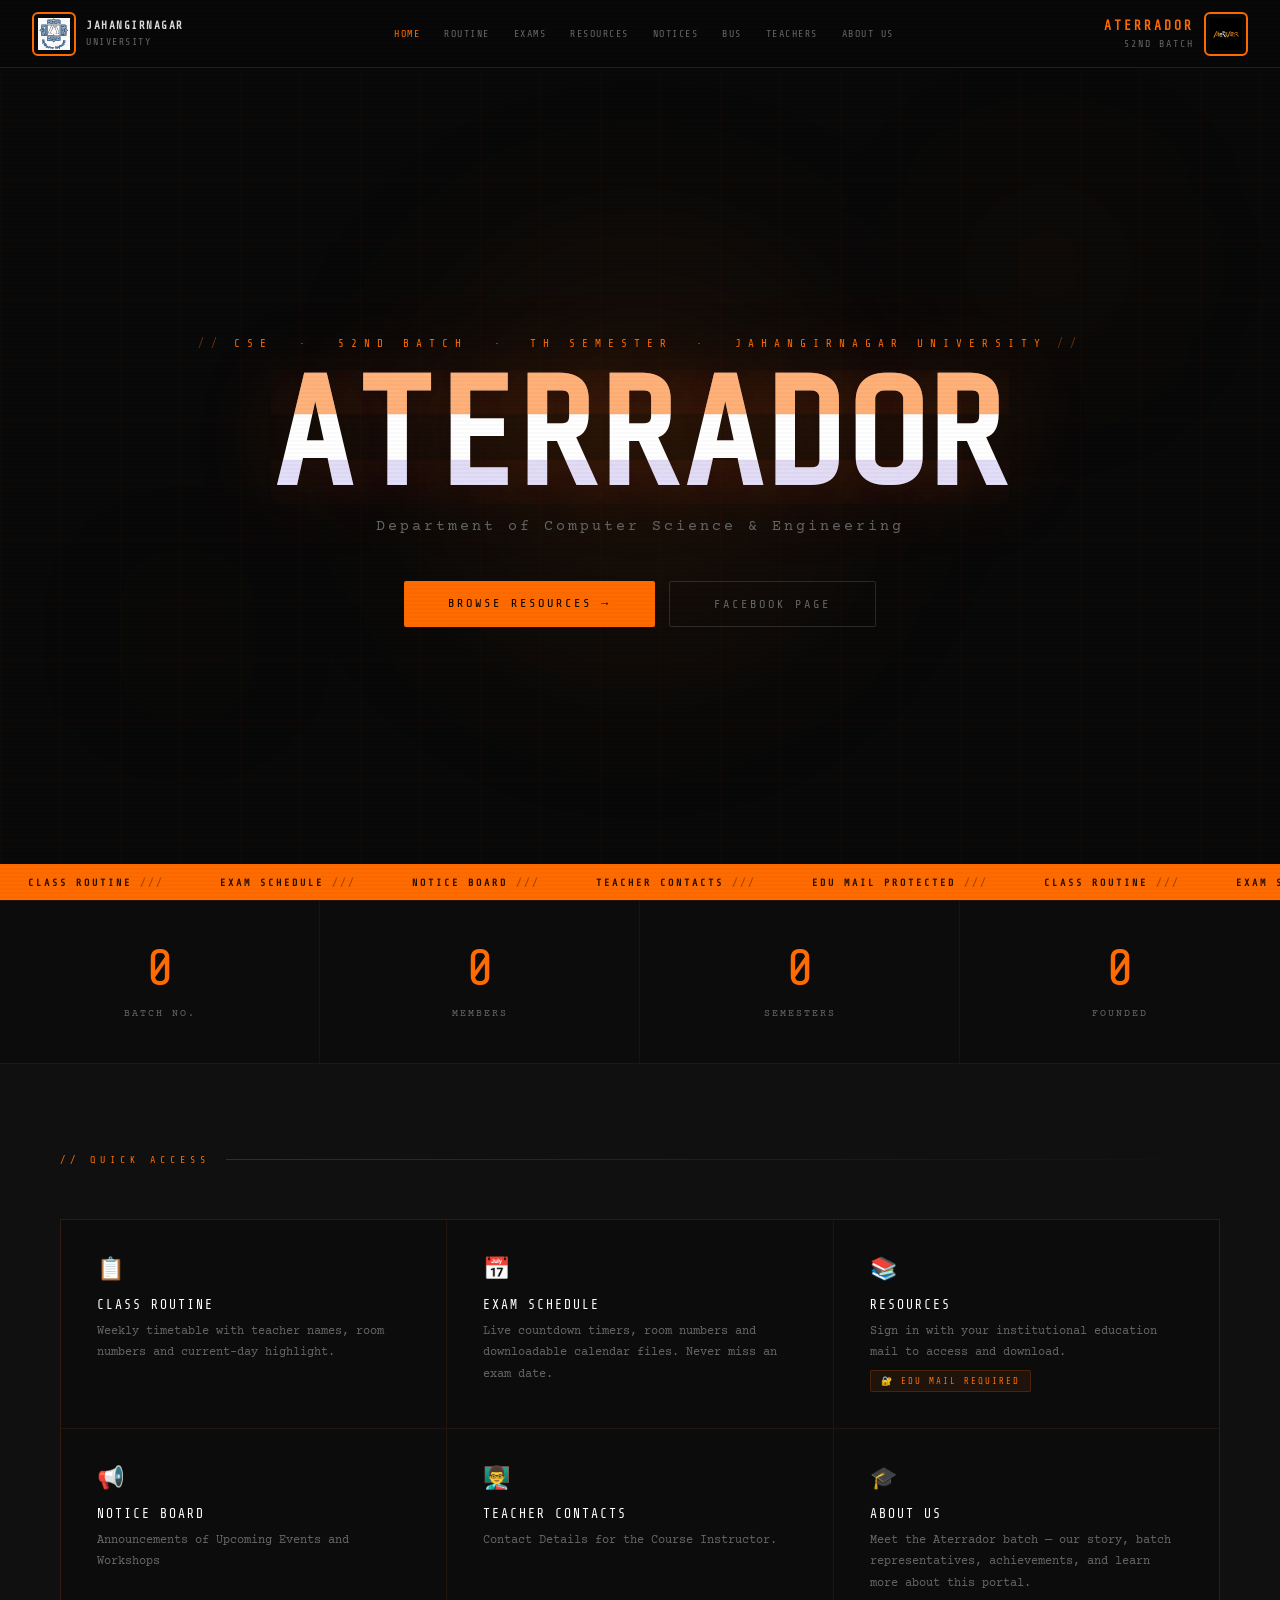
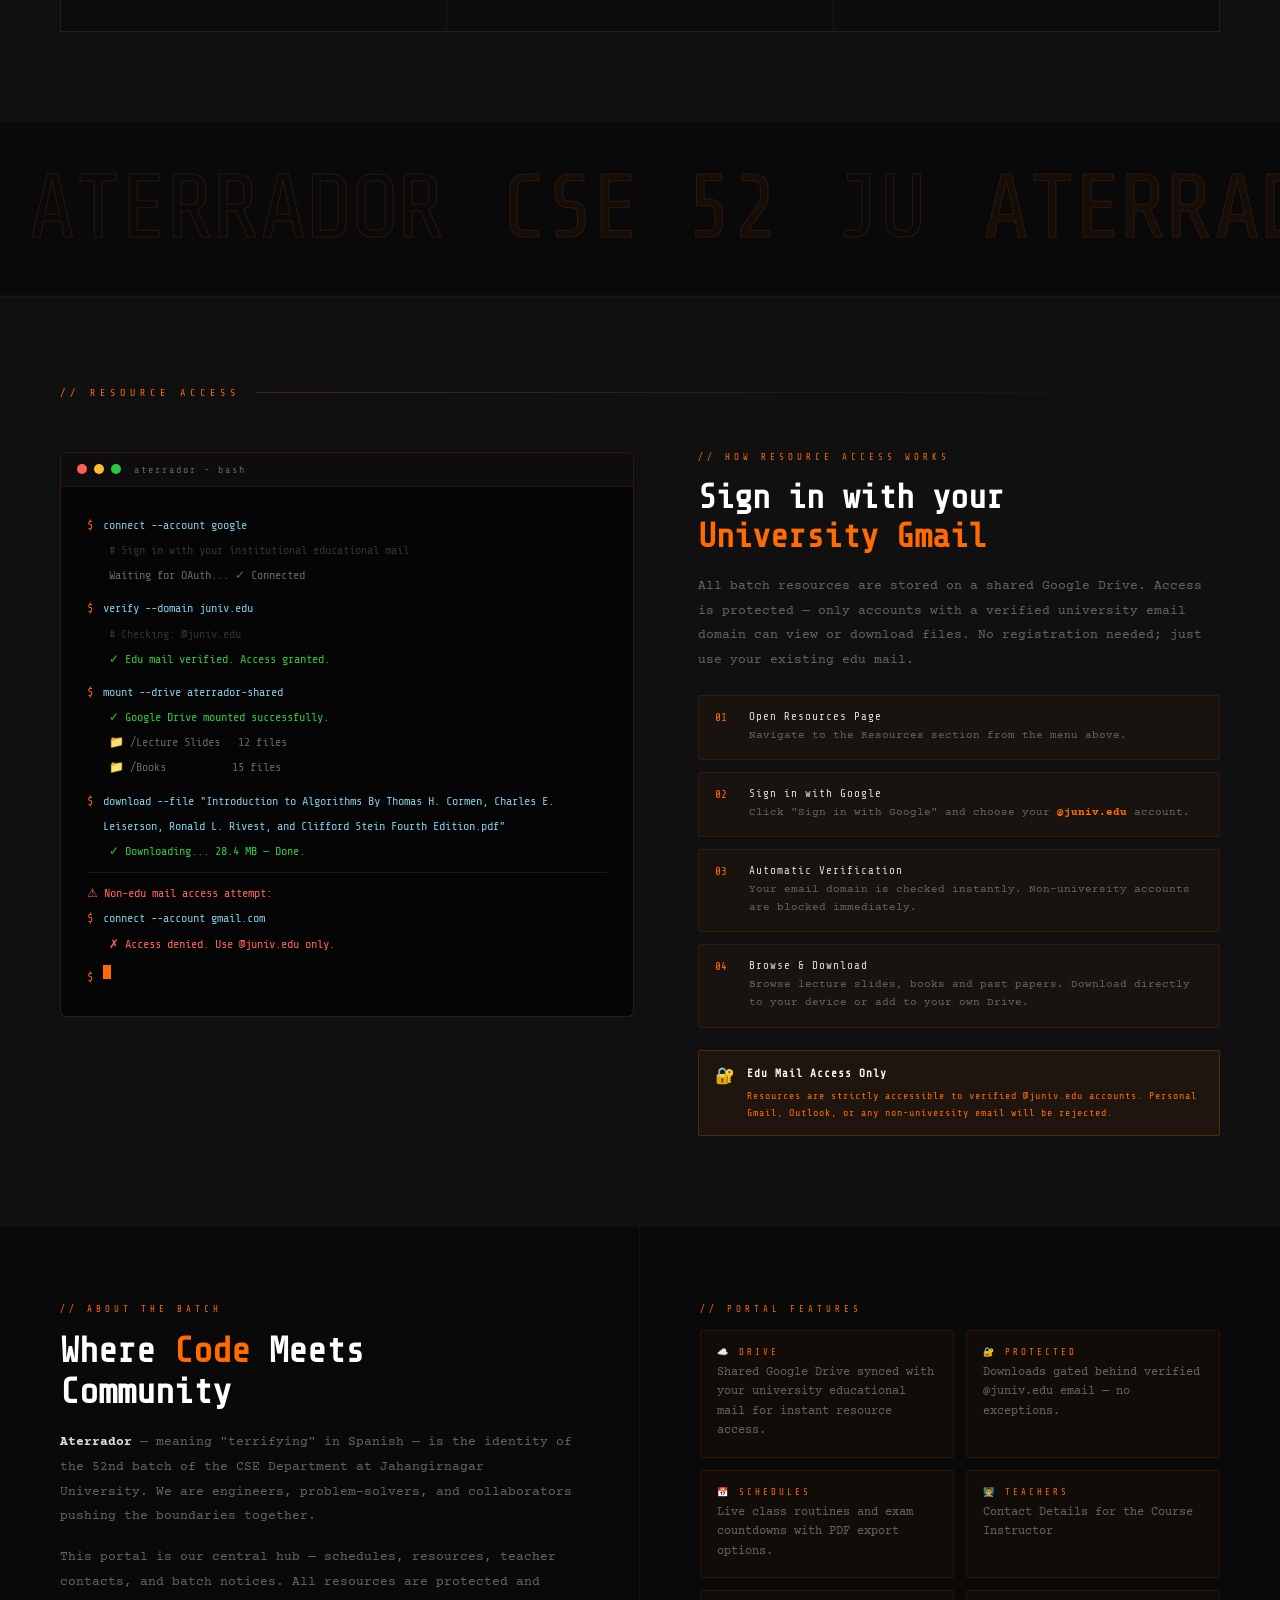
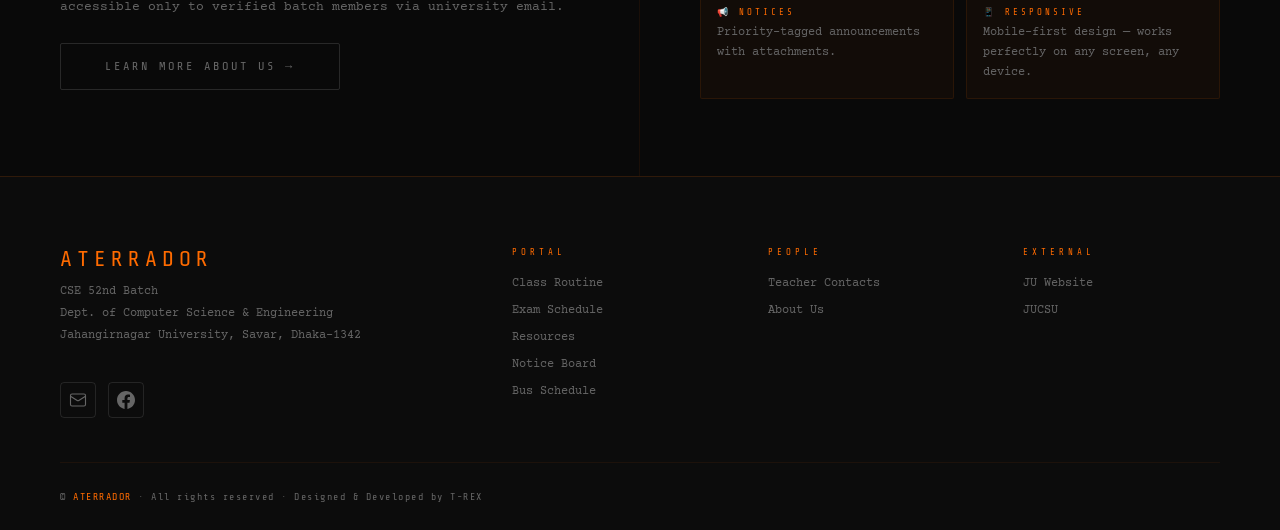
==== index.html @ f25f4770 "Heda" ====
<!doctype html>
<html lang="en">
  <head>
    <meta charset="UTF-8" />
    <meta name="viewport" content="width=device-width, initial-scale=1.0" />
    <meta http-equiv="X-UA-Compatible" content="IE=edge" />
    <meta
      name="description"
      content="Official portal for CSE 52nd Batch (Aterrador), Jahangirnagar University." />
    <meta http-equiv="X-Content-Type-Options" content="nosniff" />
    <meta
      http-equiv="Referrer-Policy"
      content="strict-origin-when-cross-origin" />
    <link rel="icon" type="image/png" href="Images/favicon1.png" />
    <title>ATERRADOR — CSE 52nd Batch | Jahangirnagar University</title>
    <link rel="preconnect" href="https://fonts.googleapis.com" />
    <link rel="preconnect" href="https://fonts.gstatic.com" crossorigin />
    <link
      href="https://fonts.googleapis.com/css2?family=Share+Tech+Mono&family=Courier+Prime:wght@400;700&display=swap"
      rel="stylesheet" />
    <link rel="stylesheet" href="css/styles.css" />
  </head>
  <body>
    <a href="#main" class="skip">Skip to main content</a>
    <div class="grid-bg" aria-hidden="true"></div>

    <!-- ════════════════════════════════════
     HEADER 
════════════════════════════════════ -->
    <header role="banner">
      <!-- LEFT: JU Logo -->
      <a
        href="https://www.juniv.edu"
        target="_blank"
        rel="noopener noreferrer"
        class="hd-ju"
        aria-label="Jahangirnagar University official website">
        <div class="ju-box">
          <img src="Images/JU_logo_White.svg" alt="Jahangirnagar University" />
        </div>
        <div class="ju-lbl"><strong>Jahangirnagar</strong>University</div>
      </a>

      <!-- CENTER: Nav – no login -->
      <nav class="desk" aria-label="Primary navigation" id="desk-nav">
        <a href="index.html" class="cur" aria-current="page">Home</a>
        <a href="routine.html">Routine</a>
        <a href="exam-schedule.html">Exams</a>
        <a href="resources.html">Resources</a>
        <a href="notice-board.html">Notices</a>
        <a href="bus-schedule.html">Bus</a>
        <a href="teachers.html">Teachers</a>
        <a href="about.html">About Us</a>
      </nav>

      <!-- RIGHT: Batch Logo -->
      <a href="index.html" class="hd-bt">
        <div class="bt-box">
          <img src="Images/aterrador_logo.svg" alt="CSE 52" />
        </div>
        <div class="bt-lbl"><strong>ATERRADOR</strong>52nd Batch</div>
      </a>

      <!-- Hamburger (mobile) -->
      <button
        class="burger"
        id="burger"
        aria-label="Open menu"
        aria-expanded="false"
        aria-controls="mob-nav">
        <span></span><span></span><span></span>
      </button>
    </header>

    <!-- Mobile Nav -->
    <nav class="mob" id="mob-nav" aria-label="Mobile navigation">
      <a href="index.html">Home</a>
      <a href="routine.html">Routine</a>
      <a href="exam-schedule.html">Exams</a>
      <a href="resources.html">Resources</a>
      <a href="notice-board.html">Notices</a>
      <a href="bus-schedule.html">Bus</a>
      <a href="teachers.html">Teachers</a>
      <a href="about.html">About Us</a>
    </nav>

    <!-- ════════════════════════════════════
     MAIN
════════════════════════════════════ -->
    <main id="main">
      <!-- ── HERO ── -->
      <section class="hero" aria-labelledby="hero-h">
        <div class="orb o1" aria-hidden="true"></div>
        <div class="orb o2" aria-hidden="true"></div>
        <div class="orb o3" aria-hidden="true"></div>

        <div class="eyebrow">
          CSE &nbsp;·&nbsp; 52nd Batch &nbsp;·&nbsp;
          <span data-semester>th Semester</span> &nbsp;·&nbsp; Jahangirnagar
          University
        </div>
        <h1 class="htitle" id="hero-h" data-text="ATERRADOR">ATERRADOR</h1>
        <p class="hsub">Department of Computer Science &amp; Engineering</p>

        <div class="hcta">
          <a href="resources.html" class="btn-p"
            ><span>Browse Resources →</span></a
          >
          <a
            href="https://facebook.com/aterrador32"
            target="_blank"
            rel="noopener noreferrer"
            class="btn-o"
            >Facebook Page</a
          >
        </div>

        <div class="tick-wrap" aria-hidden="true">
          <div class="tick">
            <span class="ti">Class Routine <span class="sep">///</span></span>
            <span class="ti">Exam Schedule <span class="sep">///</span></span>
            <span class="ti">Notice Board <span class="sep">///</span></span>
            <span class="ti"
              >Teacher Contacts <span class="sep">///</span></span
            >
            <span class="ti"
              >Edu Mail Protected <span class="sep">///</span></span
            >
            <span class="ti">Class Routine <span class="sep">///</span></span>
            <span class="ti">Exam Schedule <span class="sep">///</span></span>

            <span class="ti">Notice Board <span class="sep">///</span></span>
            <span class="ti"
              >Teacher Contacts <span class="sep">///</span></span
            >
            <span class="ti"
              >Edu Mail Protected <span class="sep">///</span></span
            >
          </div>
        </div>
      </section>

      <!-- ── STATS ── -->
      <div class="stats" role="region" aria-label="Batch statistics">
        <div class="si">
          <span class="sn" data-target="52">0</span
          ><span class="sl">Batch No.</span>
        </div>
        <div class="si">
          <span class="sn" data-target="52">0</span
          ><span class="sl">Members</span>
        </div>
        <div class="si">
          <span class="sn" data-target="8">0</span
          ><span class="sl">Semesters</span>
        </div>
        <div class="si">
          <span class="sn" data-target="2023">0</span
          ><span class="sl">Founded</span>
        </div>
      </div>

      <!-- ── QUICK ACCESS CARDS ── -->
      <div class="w w-dk">
        <section class="sec" aria-labelledby="qa-h">
          <div class="sec-hd">
            <span class="sec-tag" id="qa-h">// Quick Access</span>
            <div class="sec-ln" aria-hidden="true"></div>
          </div>
          <div class="cgrid">
            <a href="routine.html" class="card">
              <div class="c-bar"></div>
              <span class="c-ico" aria-hidden="true">📋</span>
              <div class="c-tit">Class Routine</div>
              <div class="c-dsc">
                Weekly timetable with teacher names, room numbers and
                current-day highlight.
              </div>
              <div class="c-arr" aria-hidden="true">→</div>
            </a>

            <a href="exam-schedule.html" class="card">
              <div class="c-bar"></div>
              <span class="c-ico" aria-hidden="true">📅</span>
              <div class="c-tit">Exam Schedule</div>
              <div class="c-dsc">
                Live countdown timers, room numbers and downloadable calendar
                files. Never miss an exam date.
              </div>
              <div class="c-arr" aria-hidden="true">→</div>
            </a>

            <a href="resources.html" class="card">
              <div class="c-bar"></div>
              <span class="c-ico" aria-hidden="true">📚</span>
              <div class="c-tit">Resources</div>
              <div class="c-dsc">
                Sign in with your institutional education mail to access and
                download.
              </div>
              <div class="lock-badge" style="margin-top: 6px">
                🔐 Edu Mail Required
              </div>
              <div class="c-arr" aria-hidden="true">→</div>
            </a>

            <a href="notice-board.html" class="card">
              <div class="c-bar"></div>
              <span class="c-ico" aria-hidden="true">📢</span>
              <div class="c-tit">Notice Board</div>
              <div class="c-dsc">
                Announcements of Upcoming Events and Workshops
              </div>
              <div class="c-arr" aria-hidden="true">→</div>
            </a>

            <a href="teachers.html" class="card">
              <div class="c-bar"></div>
              <span class="c-ico" aria-hidden="true">👨‍🏫</span>
              <div class="c-tit">Teacher Contacts</div>
              <div class="c-dsc">
                Contact Details for the Course Instructor.
              </div>
              <div class="c-arr" aria-hidden="true">→</div>
            </a>

            <a href="about.html" class="card">
              <div class="c-bar"></div>
              <span class="c-ico" aria-hidden="true">🎓</span>
              <div class="c-tit">About Us</div>
              <div class="c-dsc">
                Meet the Aterrador batch — our story, batch representatives,
                achievements, and learn more about this portal.
              </div>
              <div class="c-arr" aria-hidden="true">→</div>
            </a>
          </div>
        </section>
      </div>

      <!-- ── MARQUEE ── -->
      <div class="marq" aria-hidden="true">
        <div class="mt">
          <span class="mi">ATERRADOR</span><span class="mi f">CSE&nbsp;52</span>
          <span class="mi">JU</span><span class="mi f">ATERRADOR</span>
          <span class="mi">CSE&nbsp;52</span><span class="mi f">JU</span>
          <span class="mi">ATERRADOR</span><span class="mi f">CSE&nbsp;52</span>
          <span class="mi">JU</span><span class="mi f">ATERRADOR</span>
          <span class="mi">CSE&nbsp;52</span><span class="mi f">JU</span>
        </div>
      </div>

      <!-- ── GOOGLE DRIVE RESOURCES SECTION ── -->
      <div class="w w-dk w-bdt">
        <section class="sec" aria-labelledby="drive-h">
          <div class="sec-hd">
            <span class="sec-tag" id="drive-h">// Resource Access</span>
            <div class="sec-ln" aria-hidden="true"></div>
          </div>

          <div class="drive-wrap">
            <!-- Terminal visual -->
            <div
              class="terminal"
              role="img"
              aria-label="Terminal showing edu mail verification and Google Drive access flow">
              <div class="t-bar">
                <div class="dot dr"></div>
                <div class="dot dy"></div>
                <div class="dot dg"></div>
                <span class="t-lbl">aterrador ~ bash</span>
              </div>
              <div class="t-body">
                <div class="tr">
                  <span class="tp">$</span
                  ><span class="tc">connect --account google</span>
                </div>
                <div class="tcm">
                  # Sign in with your institutional educational mail
                </div>
                <div class="to">Waiting for OAuth... ✓ Connected</div>

                <div class="tr" style="margin-top: 8px">
                  <span class="tp">$</span
                  ><span class="tc">verify --domain juniv.edu</span>
                </div>
                <div class="tcm"># Checking: @juniv.edu</div>
                <div class="tok">✓ Edu mail verified. Access granted.</div>

                <div class="tr" style="margin-top: 8px">
                  <span class="tp">$</span
                  ><span class="tc">mount --drive aterrador-shared</span>
                </div>
                <div class="tok">✓ Google Drive mounted successfully.</div>
                <div class="to">📁 /Lecture Slides&nbsp;&nbsp; 12 files</div>
                <div class="to">
                  📁 /Books
                  &nbsp;&nbsp;&nbsp;&nbsp;&nbsp;&nbsp;&nbsp;&nbsp;&nbsp; 15
                  files
                </div>

                <div class="tr" style="margin-top: 8px">
                  <span class="tp">$</span
                  ><span class="tc"
                    >download --file "Introduction to Algorithms By Thomas H.
                    Cormen, Charles E. Leiserson, Ronald L. Rivest, and Clifford
                    Stein Fourth Edition.pdf"</span
                  >
                </div>
                <div class="tok">✓ Downloading... 28.4 MB — Done.</div>

                <div
                  style="
                    margin-top: 8px;
                    border-top: 1px solid #1a1a1a;
                    padding-top: 8px;
                  ">
                  <div class="terr" style="padding-left: 0">
                    ⚠ Non-edu mail access attempt:
                  </div>
                  <div class="tr">
                    <span class="tp">$</span
                    ><span class="tc">connect --account gmail.com</span>
                  </div>
                  <div class="terr">✗ Access denied. Use @juniv.edu only.</div>
                </div>

                <div class="tr" style="margin-top: 8px">
                  <span class="tp">$</span><span class="cur"></span>
                </div>
              </div>
            </div>

            <!-- Info + steps -->
            <div>
              <div class="d-tag">// How Resource Access Works</div>
              <h2 class="d-h">
                Sign in with your<br /><em>University Gmail</em>
              </h2>
              <p class="d-p">
                All batch resources are stored on a shared Google Drive. Access
                is protected — only accounts with a verified university email
                domain can view or download files. No registration needed; just
                use your existing edu mail.
              </p>

              <div class="steps">
                <div class="step">
                  <span class="s-n">01</span>
                  <div>
                    <div class="s-t">Open Resources Page</div>
                    <div class="s-d">
                      Navigate to the Resources section from the menu above.
                    </div>
                  </div>
                </div>
                <div class="step">
                  <span class="s-n">02</span>
                  <div>
                    <div class="s-t">Sign in with Google</div>
                    <div class="s-d">
                      Click "Sign in with Google" and choose your
                      <strong style="color: var(--or)">@juniv.edu</strong>
                      account.
                    </div>
                  </div>
                </div>
                <div class="step">
                  <span class="s-n">03</span>
                  <div>
                    <div class="s-t">Automatic Verification</div>
                    <div class="s-d">
                      Your email domain is checked instantly. Non-university
                      accounts are blocked immediately.
                    </div>
                  </div>
                </div>
                <div class="step">
                  <span class="s-n">04</span>
                  <div>
                    <div class="s-t">Browse &amp; Download</div>
                    <div class="s-d">
                      Browse lecture slides, books and past papers. Download
                      directly to your device or add to your own Drive.
                    </div>
                  </div>
                </div>
              </div>

              <div class="warn-box" role="alert">
                <span class="warn-ico">🔐</span>
                <div class="warn-txt">
                  <strong>Edu Mail Access Only</strong>
                  Resources are strictly accessible to verified @juniv.edu
                  accounts. Personal Gmail, Outlook, or any non-university email
                  will be rejected.
                </div>
              </div>
            </div>
          </div>
        </section>
      </div>

      <!-- ── SPLIT: ABOUT + FEATURES ── -->
      <div class="split">
        <div class="sc">
          <div class="sc-tag">// About the Batch</div>
          <h2 class="sc-h">Where <em>Code</em> Meets<br />Community</h2>
          <p class="sc-p">
            <strong style="color: var(--tx)">Aterrador</strong> — meaning
            "terrifying" in Spanish — is the identity of the 52nd batch of the
            CSE Department at Jahangirnagar University. We are engineers,
            problem-solvers, and collaborators pushing the boundaries together.
          </p>
          <p class="sc-p">
            This portal is our central hub — schedules, resources, teacher
            contacts, and batch notices. All resources are protected and
            accessible only to verified batch members via university email.
          </p>
          <a
            href="about.html"
            class="btn-o"
            style="display: inline-block; margin-top: 8px"
            >Learn More About Us →</a
          >
        </div>
        <div class="sc">
          <div class="sc-tag">// Portal Features</div>
          <div class="feat-grid">
            <div class="feat">
              <div class="f-lbl">☁️ Drive</div>
              <div class="f-txt">
                Shared Google Drive synced with your university educational mail
                for instant resource access.
              </div>
            </div>
            <div class="feat">
              <div class="f-lbl">🔐 Protected</div>
              <div class="f-txt">
                Downloads gated behind verified @juniv.edu email — no
                exceptions.
              </div>
            </div>
            <div class="feat">
              <div class="f-lbl">📅 Schedules</div>
              <div class="f-txt">
                Live class routines and exam countdowns with PDF export options.
              </div>
            </div>
            <div class="feat">
              <div class="f-lbl">👨‍🏫 Teachers</div>
              <div class="f-txt">Contact Details for the Course Instructor</div>
            </div>
            <div class="feat">
              <div class="f-lbl">📢 Notices</div>
              <div class="f-txt">
                Priority-tagged announcements with attachments.
              </div>
            </div>
            <div class="feat">
              <div class="f-lbl">📱 Responsive</div>
              <div class="f-txt">
                Mobile-first design — works perfectly on any screen, any device.
              </div>
            </div>
          </div>
        </div>
      </div>
    </main>

    <!-- ════════════════════════════════════
     FOOTER
════════════════════════════════════ -->
    <footer role="contentinfo">
      <div class="fg">
        <div>
          <div class="fb-n">ATERRADOR</div>
          <div class="fb-i">
            CSE 52nd Batch<br />
            Dept. of Computer Science &amp; Engineering<br />
            Jahangirnagar University, Savar, Dhaka-1342<br /><br />
            <div class="f-contact">
              <a
                href="mailto:aterrador32@gmail.com"
                class="f-icon"
                aria-label="Email">
                <svg
                  width="20"
                  height="20"
                  viewBox="0 0 24 24"
                  fill="none"
                  stroke="currentColor"
                  stroke-width="1.5"
                  stroke-linecap="round"
                  stroke-linejoin="round">
                  <rect x="2" y="4" width="20" height="16" rx="2"></rect>
                  <path d="m22 7-8.97 5.7a1.94 1.94 0 0 1-2.06 0L2 7"></path>
                </svg>
              </a>
              <a
                href="https://facebook.com/aterrador32"
                target="_blank"
                rel="noopener"
                class="f-icon"
                aria-label="Facebook">
                <svg
                  width="20"
                  height="20"
                  viewBox="0 0 24 24"
                  fill="currentColor">
                  <path
                    d="M24 12.073c0-6.627-5.373-12-12-12s-12 5.373-12 12c0 5.99 4.388 10.954 10.125 11.854v-8.385H7.078v-3.47h3.047V9.43c0-3.007 1.792-4.669 4.533-4.669 1.312 0 2.686.235 2.686.235v2.953H15.83c-1.491 0-1.956.925-1.956 1.874v2.25h3.328l-.532 3.47h-2.796v8.385C19.612 23.027 24 18.062 24 12.073z" />
                </svg>
              </a>
            </div>
          </div>
        </div>
        <div>
          <div class="fct">Portal</div>
          <ul class="fl">
            <li><a href="routine.html">Class Routine</a></li>
            <li><a href="exam-schedule.html">Exam Schedule</a></li>
            <li><a href="resources.html">Resources</a></li>
            <li><a href="notice-board.html">Notice Board</a></li>
            <li><a href="bus-schedule.html">Bus Schedule</a></li>
          </ul>
        </div>
        <div>
          <div class="fct">People</div>
          <ul class="fl">
            <li><a href="teachers.html">Teacher Contacts</a></li>
            <li><a href="about.html">About Us</a></li>
          </ul>
        </div>
        <div>
          <div class="fct">External</div>
          <ul class="fl">
            <li>
              <a href="https://www.juniv.edu" target="_blank" rel="noopener"
                >JU Website</a
              >
            </li>
            <li>
              <a href="https://jucsu.juniv.edu/" target="_blank" rel="noopener"
                >JUCSU</a
              >
            </li>
          </ul>
        </div>
      </div>
      <div class="fbot">
        <div class="fcpy">
          © <span id="yr"></span> <span>ATERRADOR</span> · All rights reserved ·
          Designed &amp; Developed by T-REX
        </div>
      </div>
    </footer>

    <!-- ════════════════════════════════════
     SCRIPTS
════════════════════════════════════ -->
    <script src="js/config.js"></script>
    <script src="js/index.js"></script>
  </body>
</html>
---- css/styles.css ----
/*===================================================
  RESET & TOKENS
===================================================*/
*,
*::before,
*::after {
  box-sizing: border-box;
  margin: 0;
  padding: 0;
}
:root {
  --or: #ff6b00;
  --or-a: rgba(255, 107, 0, 0.12);
  --or-b: rgba(255, 107, 0, 0.06);
  --bk: #090909;
  --dk: #101010;
  --dkr: #0c0c0c;
  --tx: #ddd;
  --txd: #666;
  --m1: "Courier Prime", monospace;
  --m2: "Share Tech Mono", monospace;
  --hh: 68px;
  --pad: clamp(16px, 5vw, 60px);
}
html {
  scroll-behavior: smooth;
  font-size: 16px;
}
body {
  background: var(--bk);
  color: var(--tx);
  font-family: var(--m1);
  overflow-x: hidden;
  -webkit-font-smoothing: antialiased;
}
a:focus-visible,
button:focus-visible {
  outline: 2px solid var(--or);
  outline-offset: 3px;
}

/* scanlines */
body::before {
  content: "";
  position: fixed;
  inset: 0;
  pointer-events: none;
  z-index: 9000;
  background: repeating-linear-gradient(
    0deg,
    transparent,
    transparent 2px,
    rgba(0, 0, 0, 0.02) 2px,
    rgba(0, 0, 0, 0.02) 4px
  );
}

/* grid bg */
.grid-bg {
  position: fixed;
  inset: 0;
  pointer-events: none;
  z-index: 0;
  background-image:
    linear-gradient(rgba(255, 107, 0, 0.025) 1px, transparent 1px),
    linear-gradient(90deg, rgba(255, 107, 0, 0.025) 1px, transparent 1px);
  background-size: 60px 60px;
}

/* skip link */
.skip {
  position: absolute;
  top: -80px;
  left: 16px;
  z-index: 9999;
  background: var(--or);
  color: #000;
  font-family: var(--m2);
  font-size: 11px;
  letter-spacing: 2px;
  padding: 8px 20px;
  text-decoration: none;
  border-radius: 2px;
  transition: top 0.2s;
}
.skip:focus {
  top: 14px;
}

/*===================================================
  HEADER  –  JU logo LEFT | nav CENTER | batch logo RIGHT
===================================================*/
header {
  position: fixed;
  top: 0;
  left: 0;
  right: 0;
  z-index: 500;
  height: var(--hh);
  display: grid;
  grid-template-columns: auto 1fr auto;
  align-items: center;
  padding: 0 clamp(12px, 3vw, 32px);
  gap: clamp(8px, 2vw, 18px);
  background: rgba(9, 9, 9, 0.95);
  backdrop-filter: blur(20px);
  -webkit-backdrop-filter: blur(20px);
  border-bottom: 1px solid rgba(255, 107, 0, 0.18);
  transition: box-shadow 0.3s;
}

/* ── LEFT: JU ── */
.hd-ju {
  display: flex;
  align-items: center;
  gap: 10px;
  text-decoration: none;
  flex-shrink: 0;
}
.ju-box {
  width: 44px;
  height: 44px;
  border: 2px solid var(--or);
  border-radius: 6px;
  display: flex;
  align-items: center;
  justify-content: center;
  background: transparent;
}
.ju-box img {
  width: 100%;
  height: 100%;
  object-fit: contain;
  padding: 4px; /* Prevents touching the border */
  display: block;
}
.hd-ju:hover .ju-box {
  background: transparent;
}

.ju-lbl {
  font-family: var(--m2);
  font-size: 10px;
  letter-spacing: 1.5px;
  color: var(--txd);
  text-transform: uppercase;
  line-height: 1.55;
}
.ju-lbl strong {
  display: block;
  color: var(--tx);
  font-size: 11px;
}

/* ── CENTER: nav ── */
nav.desk {
  display: flex;
  align-items: center;
  justify-content: center;
  gap: 2px;
  flex-wrap: wrap;
}
nav.desk a {
  font-family: var(--m2);
  font-size: 10px;
  letter-spacing: 1.5px;
  text-transform: uppercase;
  color: var(--txd);
  text-decoration: none;
  padding: 6px 11px;
  border-radius: 2px;
  transition:
    color 0.2s,
    background 0.2s;
  white-space: nowrap;
}
nav.desk a:hover {
  color: var(--or);
  background: var(--or-a);
}
nav.desk a.cur,
nav.mob a.cur {
  color: var(--or);
  animation: none;
  background: none;
  width: auto;
  height: auto;
  display: inline-block;
}

/* ── RIGHT: batch badge ── */
.hd-bt {
  display: flex;
  align-items: center;
  gap: 10px;
  flex-direction: row-reverse;
  text-decoration: none;
  flex-shrink: 0;
}
.bt-box {
  width: 44px;
  height: 44px;
  border: 2px solid var(--or);
  border-radius: 6px;
  display: flex;
  align-items: center;
  justify-content: center;
  background: transparent;
}
.bt-box img {
  width: 100%;
  height: 100%;
  object-fit: contain;
  padding: 4px; /* Prevents touching the border */
  display: block;
}
.hd-bt:hover .bt-box {
  background: transparent;
}

.bt-lbl {
  font-family: var(--m2);
  font-size: 10px;
  letter-spacing: 2px;
  color: var(--txd);
  text-align: right;
  line-height: 1.55;
  text-transform: uppercase;
}
.bt-lbl strong {
  display: block;
  color: var(--or);
  font-size: 13px;
  letter-spacing: 3px;
}

/* ── Hamburger ── */
.burger {
  display: none;
  flex-direction: column;
  gap: 5px;
  cursor: pointer;
  background: none;
  border: none;
  padding: 6px;
  flex-shrink: 0;
}
.burger span {
  display: block;
  width: 22px;
  height: 2px;
  background: var(--or);
  border-radius: 1px;
  transition: all 0.3s;
}
.burger.open span:nth-child(1) {
  transform: translateY(7px) rotate(45deg);
}
.burger.open span:nth-child(2) {
  opacity: 0;
  transform: scaleX(0);
}
.burger.open span:nth-child(3) {
  transform: translateY(-7px) rotate(-45deg);
}

/* ── Mobile nav ── */
nav.mob {
  display: none;
  position: fixed;
  top: var(--hh);
  left: 0;
  right: 0;
  bottom: 0;
  background: rgba(9, 9, 9, 0.97);
  backdrop-filter: blur(24px);
  -webkit-backdrop-filter: blur(24px);
  z-index: 490;
  flex-direction: column;
  align-items: center;
  justify-content: center;
  gap: 4px;
}
nav.mob.open {
  display: flex;
}
nav.mob a {
  font-family: var(--m2);
  font-size: 20px;
  letter-spacing: 5px;
  text-transform: uppercase;
  color: var(--txd);
  text-decoration: none;
  padding: 14px 32px;
  width: 100%;
  text-align: center;
  transition: color 0.2s;
}
nav.mob a:hover {
  color: var(--or);
}

/*===================================================
  HERO
===================================================*/
.hero {
  position: relative;
  z-index: 1;
  min-height: 100svh;
  display: flex;
  flex-direction: column;
  align-items: center;
  justify-content: center;
  text-align: center;
  padding: calc(var(--hh) + clamp(40px, 8vh, 80px)) clamp(16px, 5vw, 40px) 76px;
  overflow: hidden;
}
.orb {
  position: absolute;
  border-radius: 50%;
  filter: blur(90px);
  pointer-events: none;
}
.o1 {
  width: min(580px, 90vw);
  height: min(580px, 90vw);
  top: 50%;
  left: 50%;
  transform: translate(-50%, -50%);
  background: radial-gradient(circle, rgba(255, 107, 0, 0.1), transparent 70%);
  animation: pulse 5s ease-in-out infinite;
}
.o2 {
  width: 260px;
  height: 260px;
  top: 15%;
  right: 8%;
  background: radial-gradient(circle, rgba(255, 107, 0, 0.07), transparent 70%);
  animation: fly 7s ease-in-out infinite;
}
.o3 {
  width: 170px;
  height: 170px;
  bottom: 20%;
  left: 8%;
  background: radial-gradient(circle, rgba(255, 107, 0, 0.05), transparent 70%);
  animation: fly 9s ease-in-out infinite reverse;
}
@keyframes pulse {
  0%,
  100% {
    opacity: 1;
    transform: translate(-50%, -50%) scale(1);
  }
  50% {
    opacity: 0.7;
    transform: translate(-50%, -50%) scale(1.08);
  }
}
@keyframes fly {
  0%,
  100% {
    transform: translateY(0);
  }
  50% {
    transform: translateY(-18px);
  }
}
@keyframes blink {
  0%,
  50% {
    opacity: 1;
  }
  51%,
  100% {
    opacity: 0;
  }
}
.eyebrow {
  font-family: var(--m2);
  font-size: clamp(9px, 2vw, 11px);
  letter-spacing: clamp(3px, 0.8vw, 7px);
  text-transform: uppercase;
  color: var(--or);
  margin-bottom: 20px;
  display: flex;
  align-items: center;
  gap: 10px;
  opacity: 0;
  animation: up 0.7s 0.15s forwards;
}
.eyebrow::before,
.eyebrow::after {
  content: "//";
  opacity: 0.4;
}

.htitle {
  font-family: var(--m2);
  font-size: clamp(52px, 13.5vw, 152px);
  line-height: 0.88;
  color: #fff;
  margin-bottom: 14px;
  text-shadow: 0 0 100px rgba(255, 107, 0, 0.2);
  position: relative;
  display: inline-block;
  opacity: 0;
  animation: up 0.8s 0.3s forwards;
}
.htitle::before,
.htitle::after {
  content: attr(data-text);
  position: absolute;
  top: 0;
  left: 0;
  width: 100%;
  height: 100%;
}
.htitle::before {
  color: rgba(255, 107, 0, 0.5);
  clip-path: polygon(0 0, 100% 0, 100% 33%, 0 33%);
  animation: g1 5s 2s infinite;
}
.htitle::after {
  color: rgba(160, 160, 255, 0.3);
  clip-path: polygon(0 67%, 100% 67%, 100% 100%, 0 100%);
  animation: g2 5s 2s infinite;
}
@keyframes g1 {
  0%,
  87%,
  100% {
    transform: translate(0);
  }
  88% {
    transform: translate(-4px, 1px);
  }
  90% {
    transform: translate(4px, -1px);
  }
  93% {
    transform: translate(0);
  }
}
@keyframes g2 {
  0%,
  87%,
  100% {
    transform: translate(0);
  }
  88% {
    transform: translate(4px, -1px);
  }
  90% {
    transform: translate(-4px, 1px);
  }
  93% {
    transform: translate(0);
  }
}

.hsub {
  font-family: var(--m1);
  font-size: clamp(11px, 2.2vw, 15px);
  color: var(--txd);
  letter-spacing: clamp(1px, 0.4vw, 3px);
  margin-bottom: 46px;
  opacity: 0;
  animation: up 0.8s 0.45s forwards;
}
.hcta {
  display: flex;
  gap: 14px;
  flex-wrap: wrap;
  justify-content: center;
  opacity: 0;
  animation: up 0.8s 0.6s forwards;
}

@keyframes up {
  from {
    opacity: 0;
    transform: translateY(20px);
  }
  to {
    opacity: 1;
    transform: translateY(0);
  }
}

.btn-p {
  font-family: var(--m2);
  font-size: clamp(10px, 1.8vw, 12px);
  letter-spacing: 3px;
  text-transform: uppercase;
  color: #000;
  background: var(--or);
  padding: 15px clamp(22px, 5vw, 44px);
  text-decoration: none;
  border-radius: 2px;
  position: relative;
  overflow: hidden;
  display: inline-block;
  transition: color 0.25s;
}
.btn-p::after {
  content: "";
  position: absolute;
  inset: 0;
  background: #fff;
  transform: translateX(-101%);
  transition: transform 0.28s cubic-bezier(0.4, 0, 0.2, 1);
}
.btn-p:hover::after {
  transform: translateX(0);
}
.btn-p span {
  position: relative;
  z-index: 1;
}

.btn-o {
  font-family: var(--m2);
  font-size: clamp(10px, 1.8vw, 12px);
  letter-spacing: 3px;
  text-transform: uppercase;
  color: var(--txd);
  border: 1px solid rgba(255, 255, 255, 0.13);
  padding: 15px clamp(22px, 5vw, 44px);
  text-decoration: none;
  border-radius: 2px;
  display: inline-block;
  transition:
    border-color 0.25s,
    color 0.25s;
}
.btn-o:hover {
  border-color: var(--or);
  color: var(--or);
}

/* ticker */
.tick-wrap {
  position: absolute;
  bottom: 0;
  left: 0;
  right: 0;
  height: 36px;
  background: var(--or);
  overflow: hidden;
  display: flex;
  align-items: center;
}
.tick {
  display: flex;
  animation: tick 30s linear infinite;
  white-space: nowrap;
}
.ti {
  font-family: var(--m2);
  font-size: 10px;
  letter-spacing: 3px;
  text-transform: uppercase;
  color: rgba(0, 0, 0, 0.85);
  padding: 0 28px;
  font-weight: 700;
}
.sep {
  color: rgba(0, 0, 0, 0.3);
}
@keyframes tick {
  0% {
    transform: translateX(0);
  }
  100% {
    transform: translateX(-50%);
  }
}

/*===================================================
  STATS
===================================================*/
.stats {
  position: relative;
  z-index: 1;
  background: var(--dkr);
  border-top: 1px solid rgba(255, 107, 0, 0.1);
  border-bottom: 1px solid rgba(255, 107, 0, 0.1);
  display: grid;
  grid-template-columns: repeat(4, 1fr);
}
.si {
  padding: clamp(18px, 3.5vw, 42px) clamp(10px, 2.5vw, 40px);
  text-align: center;
  border-right: 1px solid rgba(255, 107, 0, 0.07);
}
.si:last-child {
  border-right: none;
}
.sn {
  font-family: var(--m2);
  font-size: clamp(28px, 5.5vw, 52px);
  color: var(--or);
  line-height: 1;
  margin-bottom: 8px;
  display: block;
}
.sl {
  font-size: clamp(7px, 1.3vw, 10px);
  letter-spacing: 2px;
  text-transform: uppercase;
  color: var(--txd);
}

/*===================================================
  SECTION
===================================================*/
.w {
  position: relative;
  z-index: 1;
}
.w-dk {
  background: var(--dk);
}
.w-dkr {
  background: var(--dkr);
}
.w-bdt {
  border-top: 1px solid rgba(255, 107, 0, 0.07);
}

.sec {
  max-width: 1300px;
  margin: 0 auto;
  padding: clamp(44px, 7vw, 92px) var(--pad);
}
.sec-hd {
  display: flex;
  align-items: center;
  gap: 16px;
  margin-bottom: clamp(28px, 5vw, 54px);
}
.sec-tag {
  font-family: var(--m2);
  font-size: 10px;
  letter-spacing: 5px;
  text-transform: uppercase;
  color: var(--or);
  white-space: nowrap;
}
.sec-ln {
  flex: 1;
  height: 1px;
  background: linear-gradient(90deg, rgba(255, 107, 0, 0.25), transparent);
}

/*===================================================
  CARDS GRID  3 → 2 → 1
===================================================*/
.cgrid {
  display: grid;
  grid-template-columns: repeat(3, 1fr);
  gap: 1px;
  background: rgba(255, 107, 0, 0.07);
  border: 1px solid rgba(255, 107, 0, 0.07);
}
.card {
  background: var(--dkr);
  padding: clamp(22px, 3.5vw, 36px);
  text-decoration: none;
  color: inherit;
  display: block;
  position: relative;
  overflow: hidden;
  transition: background 0.25s;
}
.c-bar {
  position: absolute;
  top: 0;
  left: 0;
  right: 0;
  height: 2px;
  background: var(--or);
  transform: scaleX(0);
  transform-origin: left;
  transition: transform 0.3s;
}
.card:hover {
  background: rgba(255, 107, 0, 0.04);
}
.card:hover .c-bar {
  transform: scaleX(1);
}
.c-ico {
  font-size: 22px;
  margin-bottom: 13px;
  display: block;
}
.c-tit {
  font-family: var(--m2);
  font-size: clamp(10px, 1.7vw, 13px);
  letter-spacing: 2px;
  text-transform: uppercase;
  color: #fff;
  margin-bottom: 9px;
}
.c-dsc {
  font-size: 12px;
  color: var(--txd);
  line-height: 1.8;
}
.c-arr {
  position: absolute;
  bottom: 18px;
  right: 18px;
  font-family: var(--m2);
  font-size: 16px;
  color: var(--or);
  opacity: 0;
  transform: translateX(-6px);
  transition:
    opacity 0.25s,
    transform 0.25s;
}
.card:hover .c-arr {
  opacity: 1;
  transform: translateX(0);
}

/* drive badge inside resources card */
.drive-badge {
  display: inline-flex;
  align-items: center;
  gap: 7px;
  margin-top: 13px;
  padding: 7px 13px;
  background: rgba(66, 133, 244, 0.1);
  border: 1px solid rgba(66, 133, 244, 0.25);
  border-radius: 2px;
  font-family: var(--m2);
  font-size: 9px;
  letter-spacing: 2px;
  color: #7ab4f5;
  text-transform: uppercase;
}
.drive-icon {
  width: 14px;
  height: 14px;
  flex-shrink: 0;
}

/* lock badge */
.lock-badge {
  display: inline-flex;
  align-items: center;
  gap: 6px;
  margin-top: 8px;
  padding: 5px 10px;
  background: rgba(255, 107, 0, 0.08);
  border: 1px solid rgba(255, 107, 0, 0.2);
  border-radius: 2px;
  font-family: var(--m2);
  font-size: 9px;
  letter-spacing: 2px;
  color: var(--or);
  text-transform: uppercase;
}

/*===================================================
  MARQUEE
===================================================*/
.marq {
  position: relative;
  z-index: 1;
  overflow: hidden;
  padding: 36px 0;
  border-top: 1px solid rgba(255, 107, 0, 0.06);
  border-bottom: 1px solid rgba(255, 107, 0, 0.06);
}
.mt {
  display: flex;
  animation: marq 22s linear infinite;
  white-space: nowrap;
}
.mi {
  font-family: var(--m2);
  font-size: clamp(32px, 7vw, 90px);
  letter-spacing: -0.02em;
  color: transparent;
  -webkit-text-stroke: 1px rgba(255, 107, 0, 0.15);
  padding: 0 28px;
  text-transform: uppercase;
}
.mi.f {
  -webkit-text-stroke: none;
  color: rgba(255, 107, 0, 0.05);
}
@keyframes marq {
  0% {
    transform: translateX(0);
  }
  100% {
    transform: translateX(-50%);
  }
}

/*===================================================
  RESOURCES: GOOGLE DRIVE SECTION
===================================================*/
.drive-wrap {
  display: grid;
  grid-template-columns: 1.1fr 1fr;
  gap: clamp(28px, 5vw, 64px);
  align-items: start;
}

/* terminal panel */
.terminal {
  background: #050505;
  border: 1px solid rgba(255, 107, 0, 0.2);
  border-radius: 6px;
  overflow: hidden;
  font-family: var(--m2);
}
.t-bar {
  background: rgba(255, 255, 255, 0.03);
  padding: 11px 16px;
  display: flex;
  align-items: center;
  gap: 7px;
  border-bottom: 1px solid rgba(255, 107, 0, 0.1);
}
.dot {
  width: 10px;
  height: 10px;
  border-radius: 50%;
}
.dr {
  background: #ff5f57;
}
.dy {
  background: #febc2e;
}
.dg {
  background: #28c840;
}
.t-lbl {
  font-family: var(--m2);
  font-size: 10px;
  letter-spacing: 2px;
  color: var(--txd);
  margin-left: 6px;
}
.t-body {
  padding: clamp(14px, 3vw, 26px);
  font-size: 12px;
  line-height: 2.1;
}
.tr {
  display: flex;
  gap: 10px;
}
.tp {
  color: var(--or);
}
.tc {
  color: #7ec8e3;
}
.to {
  color: var(--txd);
  padding-left: 22px;
}
.tcm {
  color: #333;
  padding-left: 22px;
}
.tok {
  color: #28c840;
  padding-left: 22px;
}
.terr {
  color: #ff5f57;
  padding-left: 22px;
}
.terminal .cur {
  display: inline-block;
  width: 8px;
  height: 14px;
  background: var(--or);
  vertical-align: middle;
  animation: blink 1s infinite;
}
@keyframes blink {
  0%,
  50% {
    opacity: 1;
  }
  51%,
  100% {
    opacity: 0;
  }
}

/* info panel */
.d-tag {
  font-family: var(--m2);
  font-size: 9px;
  letter-spacing: 4px;
  text-transform: uppercase;
  color: var(--or);
  margin-bottom: 16px;
}
.d-h {
  font-family: var(--m2);
  font-size: clamp(20px, 3.2vw, 34px);
  color: #fff;
  line-height: 1.15;
  margin-bottom: 18px;
}
.d-h em {
  font-style: normal;
  color: var(--or);
}
.d-p {
  font-size: 13px;
  color: var(--txd);
  line-height: 1.9;
  margin-bottom: 14px;
}

.steps {
  display: flex;
  flex-direction: column;
  gap: 12px;
  margin: 22px 0;
}
.step {
  display: flex;
  gap: 14px;
  align-items: flex-start;
  padding: 14px 16px;
  background: rgba(255, 107, 0, 0.04);
  border: 1px solid rgba(255, 107, 0, 0.1);
  border-radius: 2px;
}
.s-n {
  font-family: var(--m2);
  font-size: 11px;
  color: var(--or);
  min-width: 20px;
  padding-top: 1px;
}
.s-t {
  font-family: var(--m2);
  font-size: 11px;
  letter-spacing: 1px;
  color: var(--tx);
  margin-bottom: 4px;
}
.s-d {
  font-size: 11px;
  color: var(--txd);
  line-height: 1.65;
}

.warn-box {
  display: flex;
  gap: 12px;
  align-items: flex-start;
  padding: 14px 16px;
  margin-top: 20px;
  background: rgba(255, 107, 0, 0.06);
  border: 1px solid rgba(255, 107, 0, 0.25);
  border-radius: 2px;
}
.warn-ico {
  font-size: 16px;
  flex-shrink: 0;
  margin-top: 1px;
}
.warn-txt {
  font-family: var(--m2);
  font-size: 10px;
  letter-spacing: 1px;
  color: var(--or);
  line-height: 1.7;
}
.warn-txt strong {
  display: block;
  font-size: 11px;
  margin-bottom: 4px;
  color: #fff;
}

/*===================================================
  SPLIT: ABOUT + FEATURES
===================================================*/
.split {
  position: relative;
  z-index: 1;
  display: grid;
  grid-template-columns: 1fr 1fr;
  border-top: 1px solid rgba(255, 107, 0, 0.07);
}
.sc {
  padding: clamp(36px, 6vw, 90px) var(--pad);
}
.sc:first-child {
  border-right: 1px solid rgba(255, 107, 0, 0.07);
}
.sc-tag {
  font-family: var(--m2);
  font-size: 9px;
  letter-spacing: 4px;
  text-transform: uppercase;
  color: var(--or);
  margin-bottom: 16px;
}
.sc-h {
  font-family: var(--m2);
  font-size: clamp(20px, 3.2vw, 36px);
  color: #fff;
  line-height: 1.15;
  margin-bottom: 18px;
}
.sc-h em {
  font-style: normal;
  color: var(--or);
}
.sc-p {
  font-size: 13px;
  color: var(--txd);
  line-height: 1.9;
  margin-bottom: 16px;
}

.feat-grid {
  display: grid;
  grid-template-columns: 1fr 1fr;
  gap: 12px;
}
.feat {
  background: rgba(255, 107, 0, 0.04);
  border: 1px solid rgba(255, 107, 0, 0.1);
  padding: 16px;
  border-radius: 2px;
  transition: border-color 0.25s;
}
.feat:hover {
  border-color: rgba(255, 107, 0, 0.3);
}
.f-lbl {
  font-family: var(--m2);
  font-size: 9px;
  letter-spacing: 3px;
  text-transform: uppercase;
  color: var(--or);
  margin-bottom: 6px;
}
.f-txt {
  font-size: 11.5px;
  color: var(--txd);
  line-height: 1.7;
}

/*===================================================
  SECURITY STRIP
===================================================*/
.sec-strip {
  position: relative;
  z-index: 1;
  background: rgba(255, 107, 0, 0.04);
  border-top: 1px solid rgba(255, 107, 0, 0.1);
  border-bottom: 1px solid rgba(255, 107, 0, 0.1);
  padding: 22px var(--pad);
  display: flex;
  align-items: center;
  justify-content: center;
  gap: clamp(14px, 4vw, 52px);
  flex-wrap: wrap;
}
.sb {
  display: flex;
  align-items: center;
  gap: 10px;
}
.sb-ico {
  font-size: 18px;
}
.sb-txt {
  font-family: var(--m2);
  font-size: 9.5px;
  letter-spacing: 1.5px;
  color: var(--txd);
  text-transform: uppercase;
}
.sb-txt strong {
  display: block;
  color: var(--tx);
  font-size: 10.5px;
}

/*===================================================
  FOOTER
===================================================*/
footer {
  position: relative;
  z-index: 1;
  background: var(--dkr);
  border-top: 1px solid rgba(255, 107, 0, 0.15);
  padding: clamp(36px, 5.5vw, 70px) var(--pad) 28px;
}
.f-contact {
  display: flex;
  align-items: center;
  gap: 12px;
  margin-top: 14px;
}

.f-icon {
  display: flex;
  align-items: center;
  justify-content: center;
  width: 36px;
  height: 36px;
  border: 1px solid rgba(255, 255, 255, 0.1);
  border-radius: 4px;
  color: var(--txd);
  transition: all 0.2s;
}

.f-icon svg {
  width: 18px;
  height: 18px;
}

.f-icon:hover {
  border-color: var(--or);
  color: var(--or);
  transform: translateY(-2px);
}
.fg {
  display: grid;
  grid-template-columns: 2fr 1fr 1fr 1fr;
  gap: clamp(28px, 4.5vw, 64px);
  max-width: 1300px;
  margin: 0 auto 44px;
}
.fb-n {
  font-family: var(--m2);
  font-size: 22px;
  color: var(--or);
  letter-spacing: 5px;
  margin-bottom: 10px;
}
.fb-i {
  font-size: 11.5px;
  color: var(--txd);
  line-height: 1.9;
}
.fct {
  font-family: var(--m2);
  font-size: 9px;
  letter-spacing: 4px;
  text-transform: uppercase;
  color: var(--or);
  margin-bottom: 16px;
}
.fl {
  list-style: none;
}
.fl li {
  margin-bottom: 9px;
}
.fl a {
  font-size: 12px;
  color: var(--txd);
  text-decoration: none;
  transition: color 0.2s;
}
.fl a:hover {
  color: var(--or);
}
.fbot {
  max-width: 1300px;
  margin: 0 auto;
  padding-top: 28px;
  border-top: 1px solid rgba(255, 107, 0, 0.07);
  display: flex;
  align-items: center;
  justify-content: space-between;
  flex-wrap: wrap;
  gap: 12px;
}
.fcpy {
  font-family: var(--m2);
  font-size: 10px;
  letter-spacing: 1.5px;
  color: var(--txd);
}
.fcpy span {
  color: var(--or);
}
.fsoc {
  display: flex;
  gap: 8px;
  flex-wrap: wrap;
}
.fsoc a {
  font-family: var(--m2);
  font-size: 9px;
  letter-spacing: 2px;
  color: var(--txd);
  text-decoration: none;
  border: 1px solid rgba(255, 255, 255, 0.08);
  padding: 5px 12px;
  border-radius: 2px;
  transition:
    border-color 0.2s,
    color 0.2s;
}
.fsoc a:hover {
  border-color: var(--or);
  color: var(--or);
}

/*===================================================
  RESPONSIVE BREAKPOINTS
===================================================*/
/* hide labels at 1100px */
@media (max-width: 1100px) {
  nav.desk a {
    font-size: 9px;
    padding: 5px 8px;
    letter-spacing: 1px;
  }
  .ju-lbl,
  .bt-lbl {
    display: none;
  }
}
/* tablet: 860px */
@media (max-width: 860px) {
  nav.desk {
    display: none;
  }
  .burger {
    display: flex;
  }
  .cgrid {
    grid-template-columns: repeat(2, 1fr);
  }
  .drive-wrap {
    grid-template-columns: 1fr;
  }
  .split {
    grid-template-columns: 1fr;
  }
  .sc:first-child {
    border-right: none;
    border-bottom: 1px solid rgba(255, 107, 0, 0.07);
  }
  .feat-grid {
    grid-template-columns: 1fr 1fr;
  }
  .stats {
    grid-template-columns: repeat(2, 1fr);
  }
  .si:nth-child(2) {
    border-right: none;
  }
  .si:nth-child(3) {
    border-right: 1px solid rgba(255, 107, 0, 0.07);
  }
  .fg {
    grid-template-columns: 1fr 1fr;
  }
}
/* mobile: 560px */
@media (max-width: 560px) {
  :root {
    --hh: 60px;
  }
  .ju-box,
  .bt-box {
    width: 38px;
    height: 38px;
  }
  .ju-t {
    font-size: 12px;
  }
  .cgrid {
    grid-template-columns: 1fr;
  }
  .feat-grid {
    grid-template-columns: 1fr;
  }
  .hcta {
    flex-direction: column;
    align-items: stretch;
  }
  .btn-p,
  .btn-o {
    text-align: center;
    width: 100%;
  }
  .fg {
    grid-template-columns: 1fr;
  }
  .sec-strip {
    flex-direction: column;
    align-items: flex-start;
    gap: 16px;
  }
  .fbot {
    flex-direction: column;
    align-items: flex-start;
  }
}
/* tiny: 360px */
@media (max-width: 360px) {
  header {
    padding: 0 10px;
    gap: 6px;
  }
  nav.mob a {
    font-size: 16px;
    letter-spacing: 3px;
  }
}
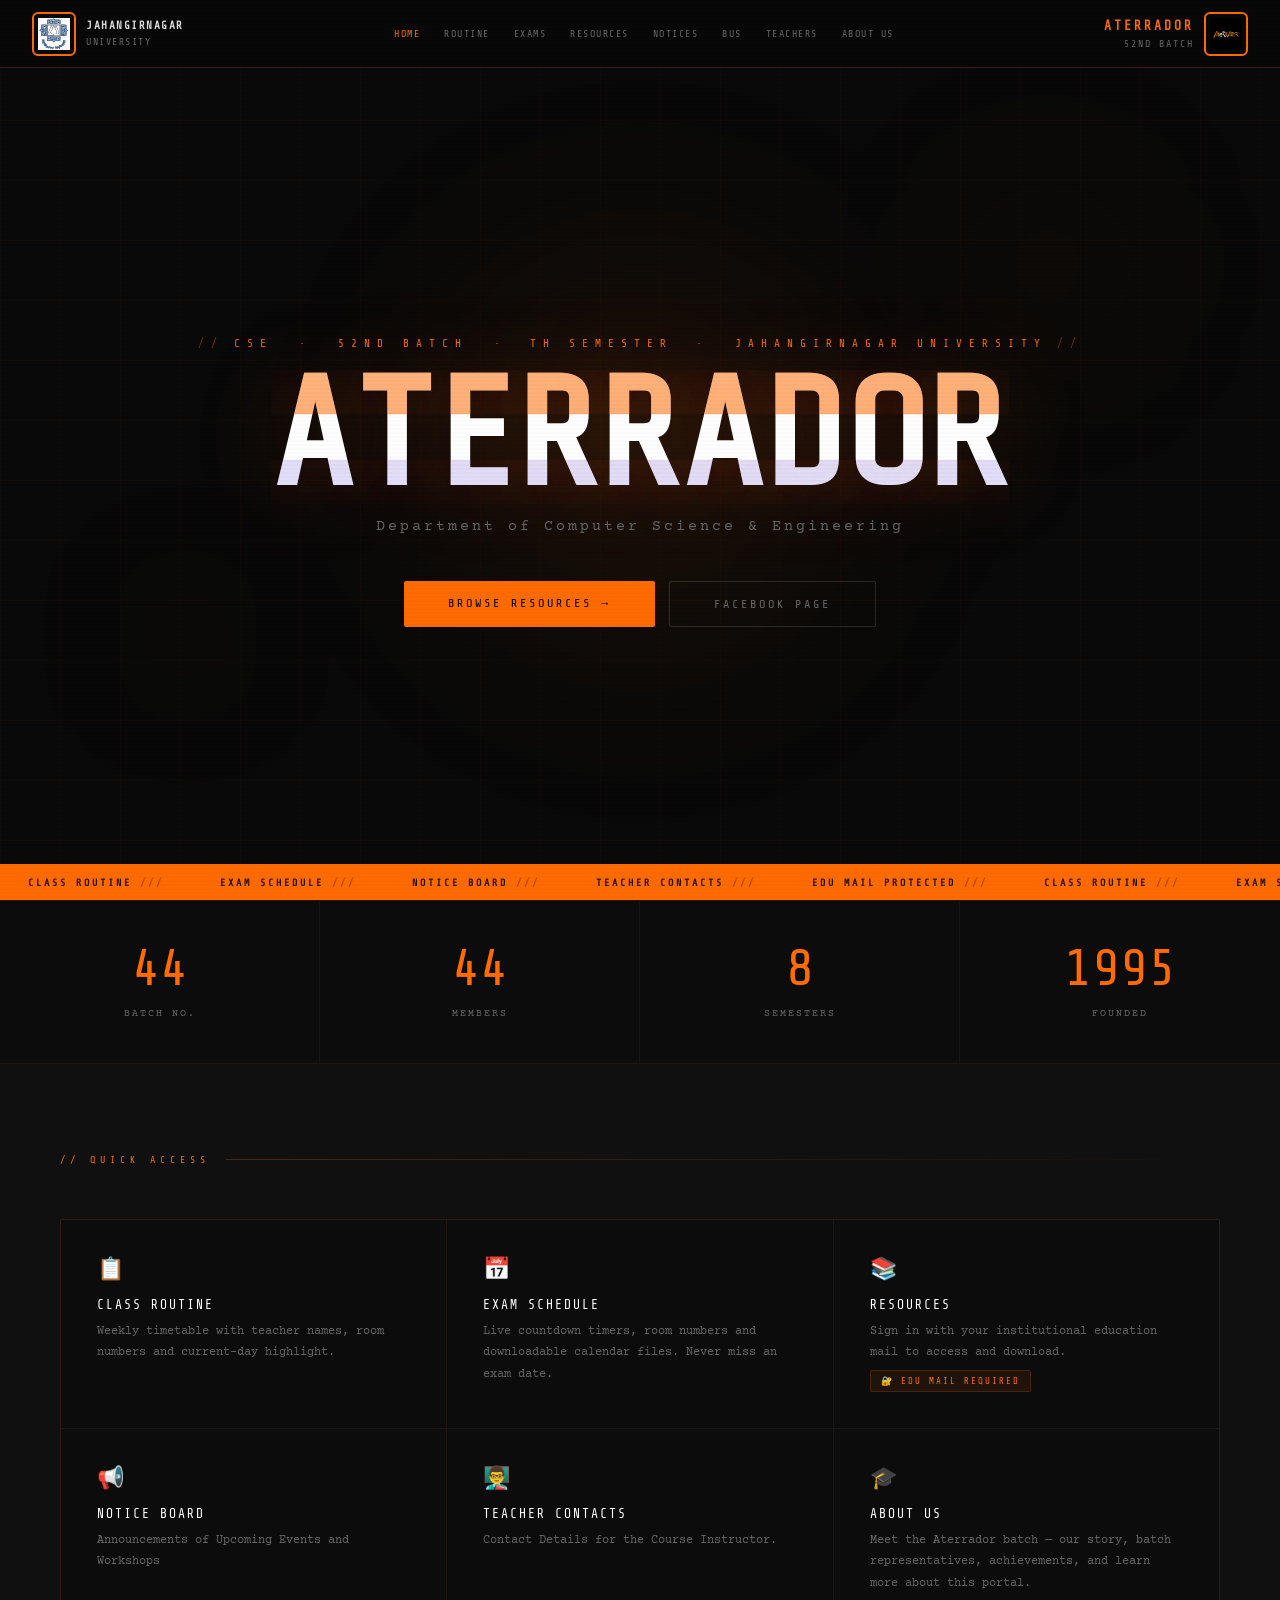
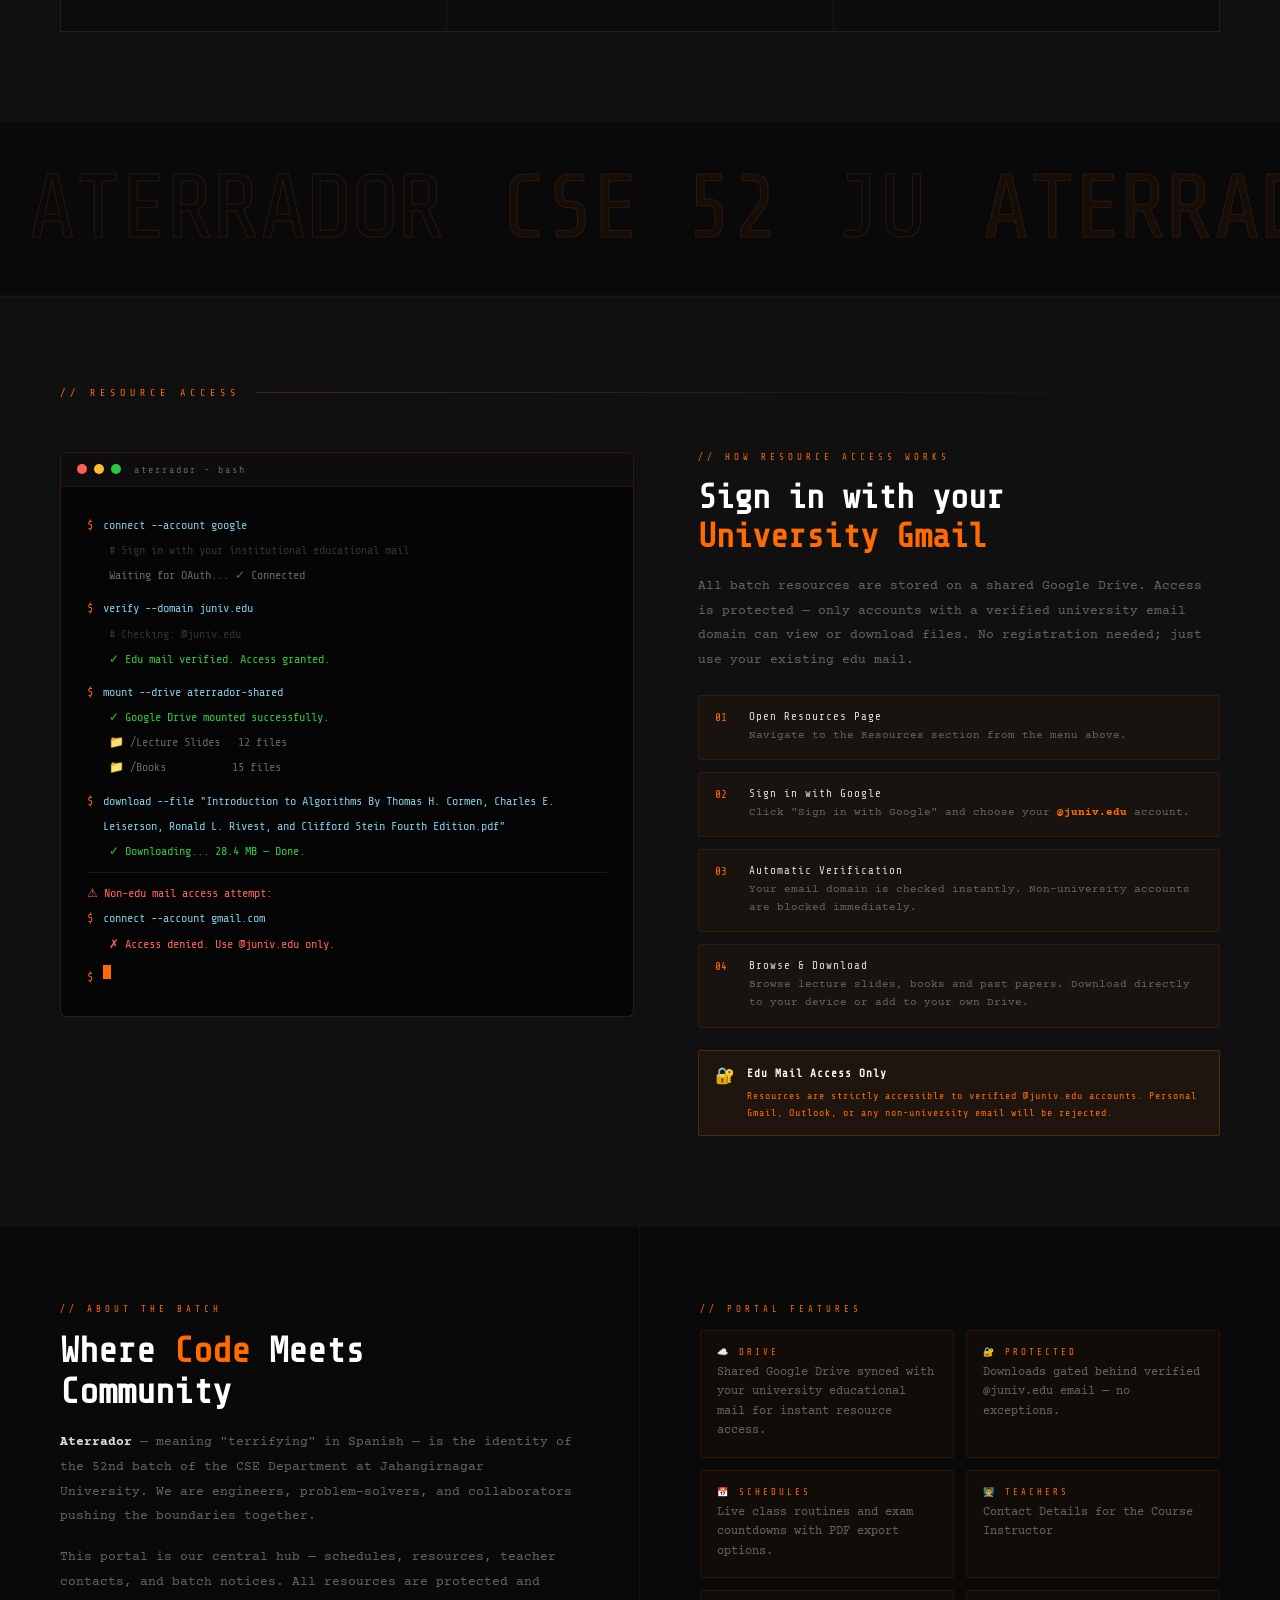
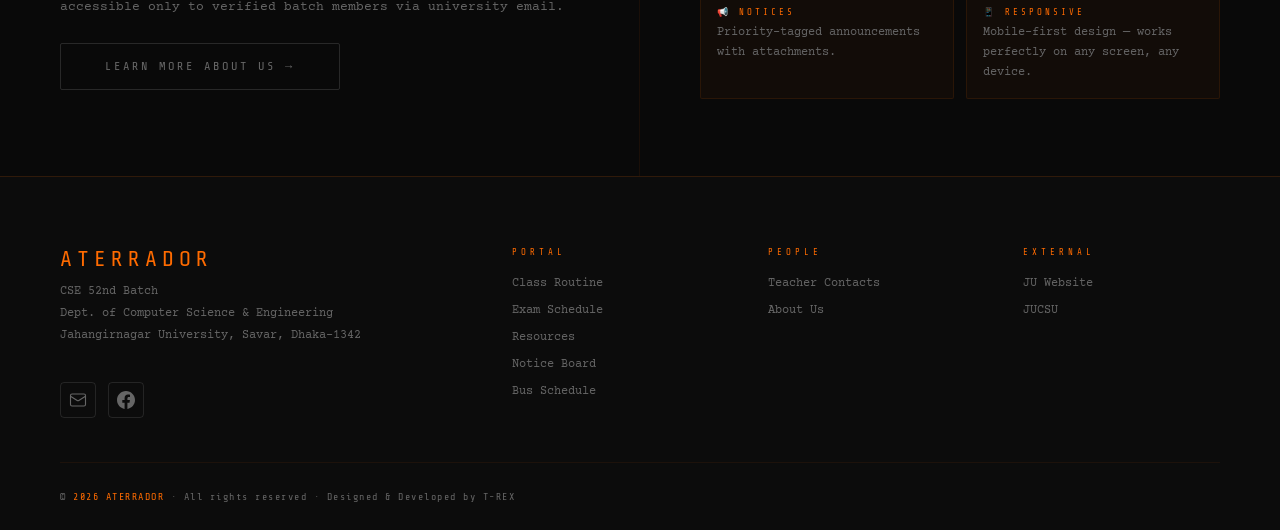
==== commit 06a0a3fb: "corrected a typo" ====
--- a/index.html
+++ b/index.html
@@ -25,7 +25,7 @@
     <div class="grid-bg" aria-hidden="true"></div>
 
     <!-- ════════════════════════════════════
-     HEADER 
+     HEADER  
 ════════════════════════════════════ -->
     <header role="banner">
       <!-- LEFT: JU Logo -->
@@ -560,6 +560,6 @@
      SCRIPTS
 ════════════════════════════════════ -->
     <script src="js/config.js"></script>
-    <script src="js/index.js"></script>
+    <script src="js/main.js"></script>
   </body>
 </html>
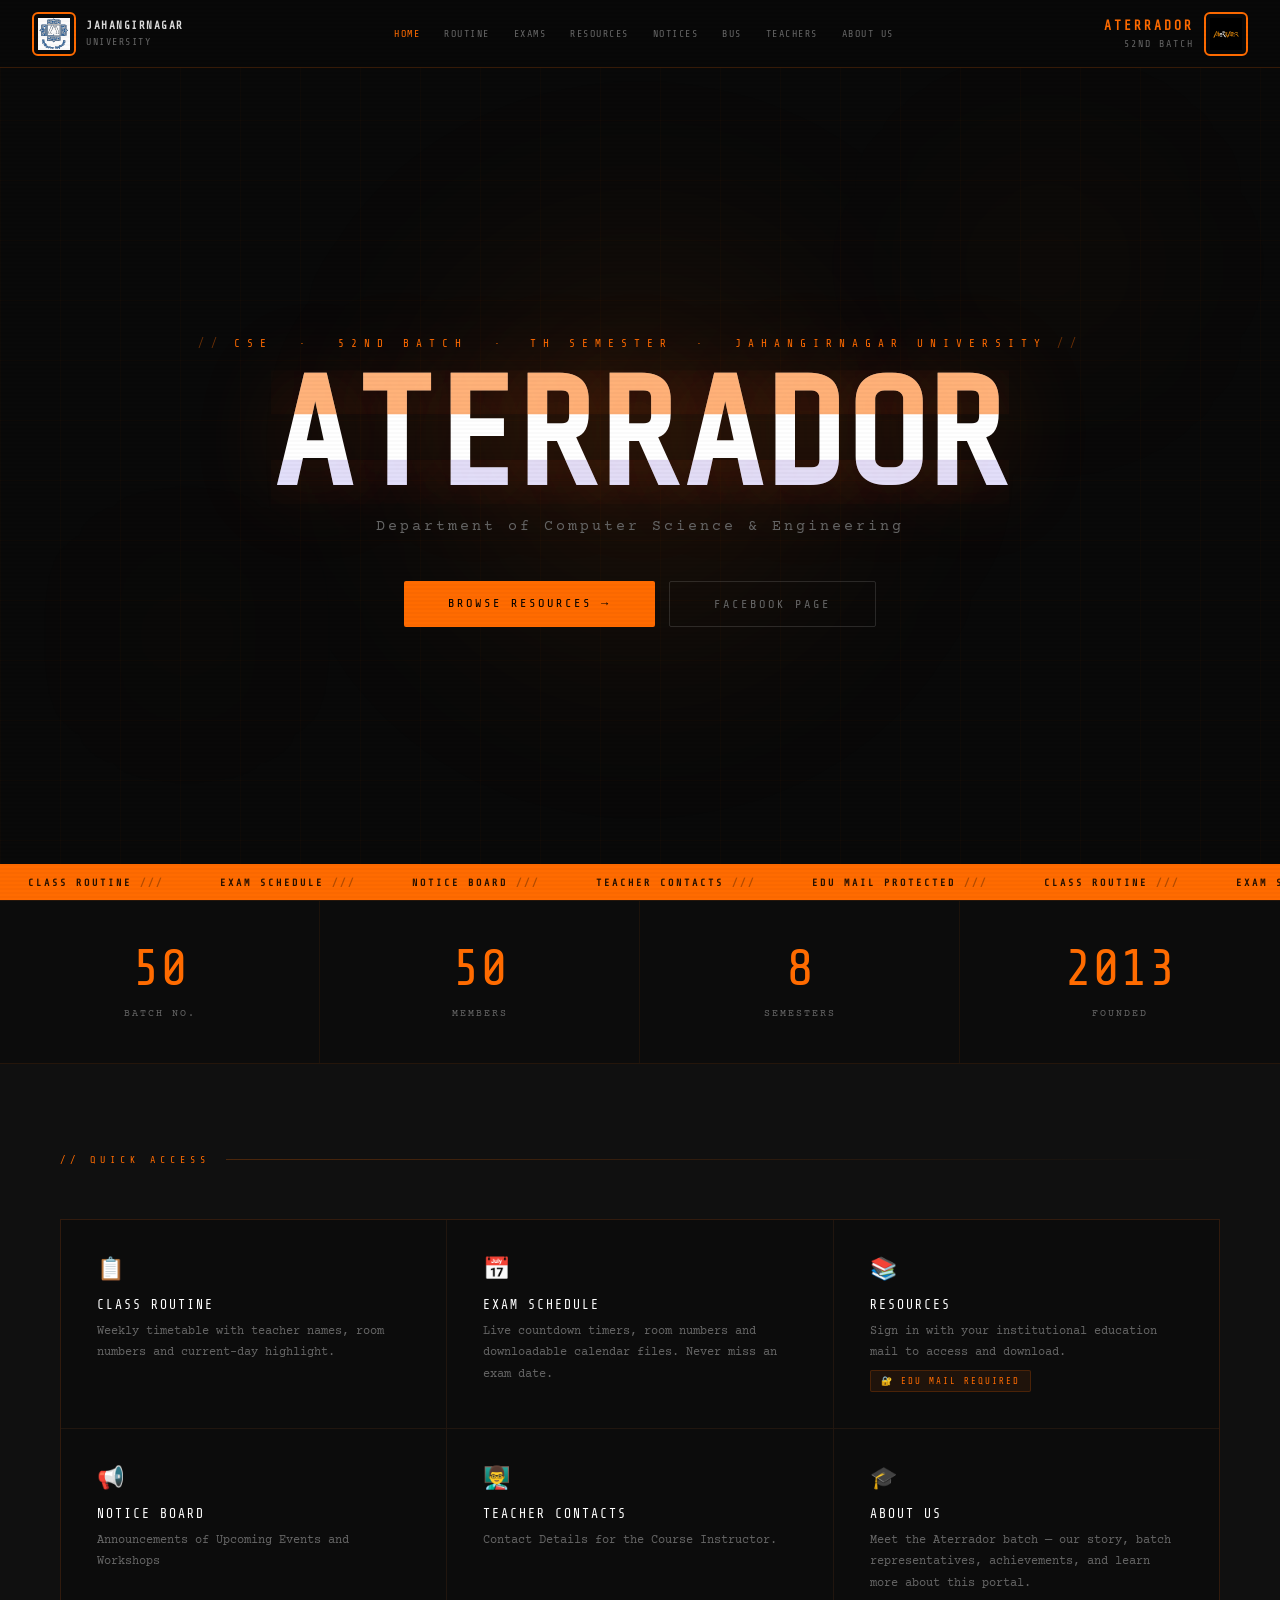
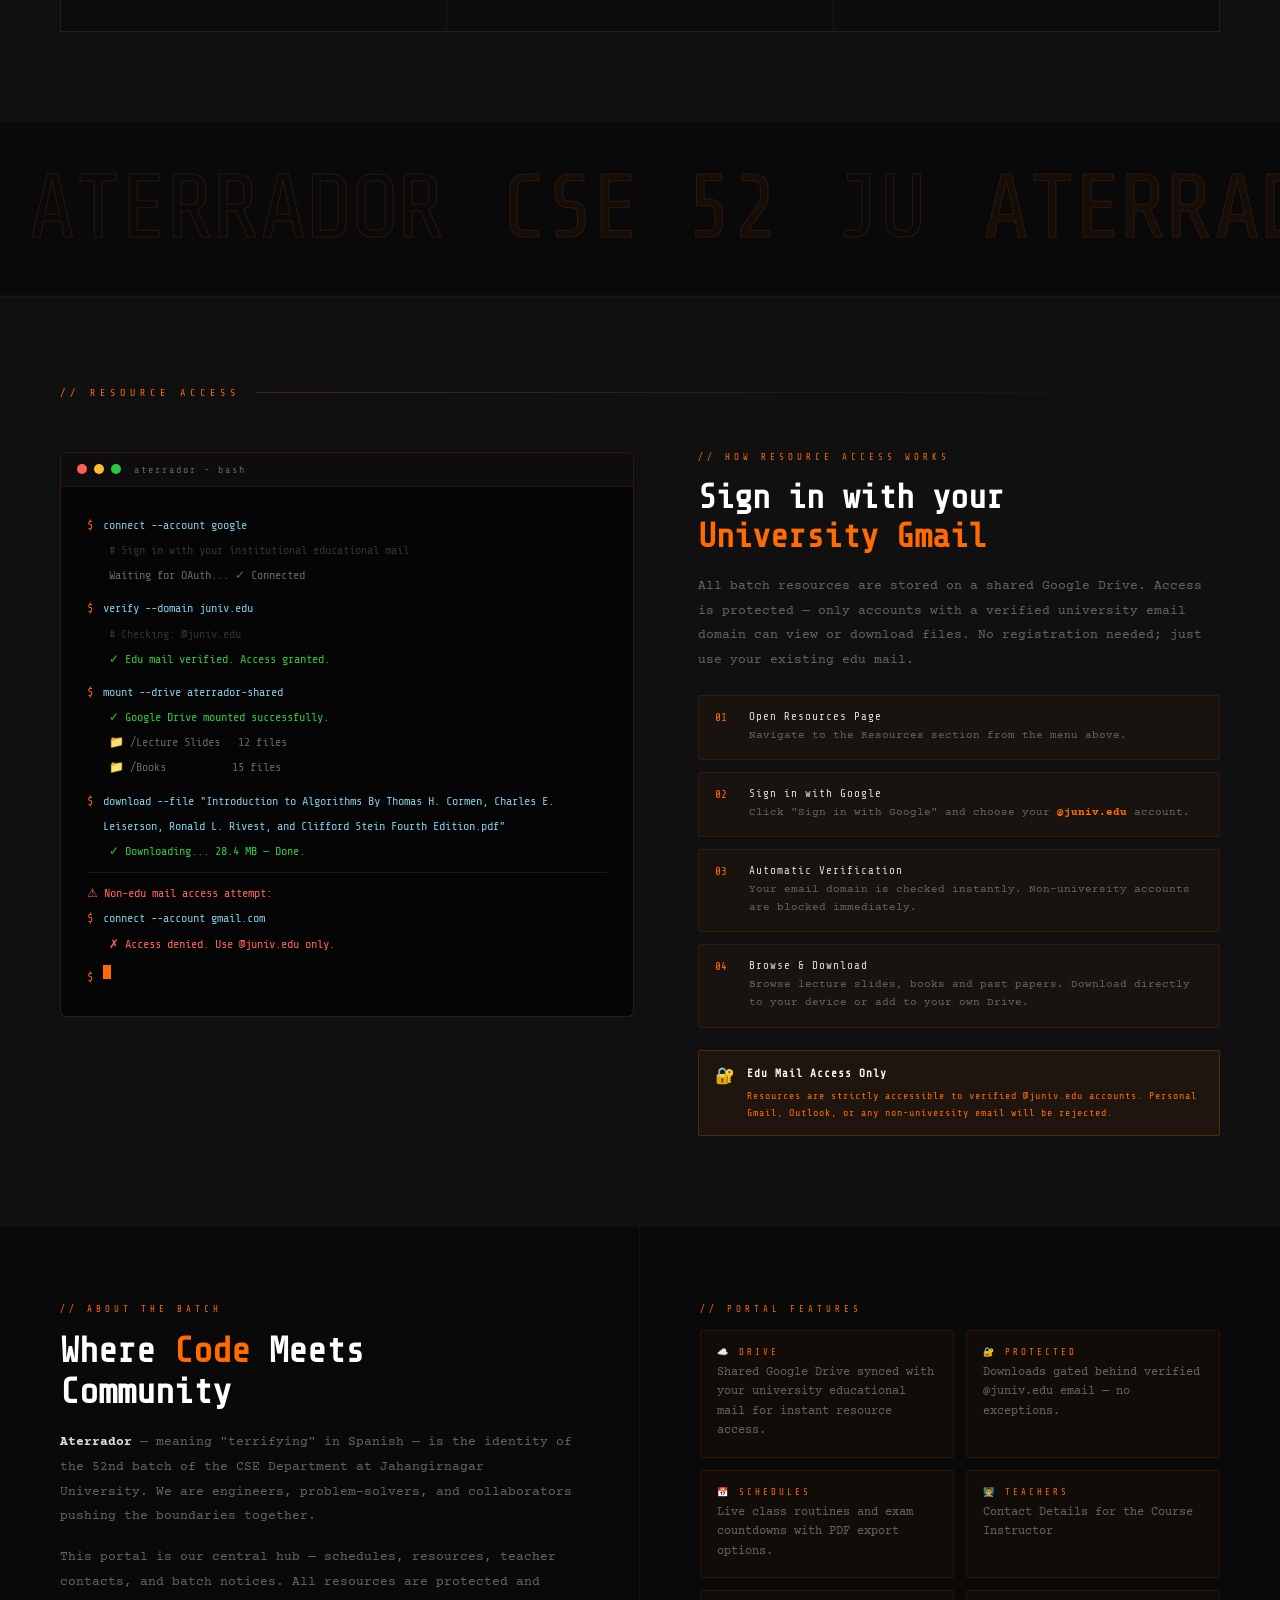
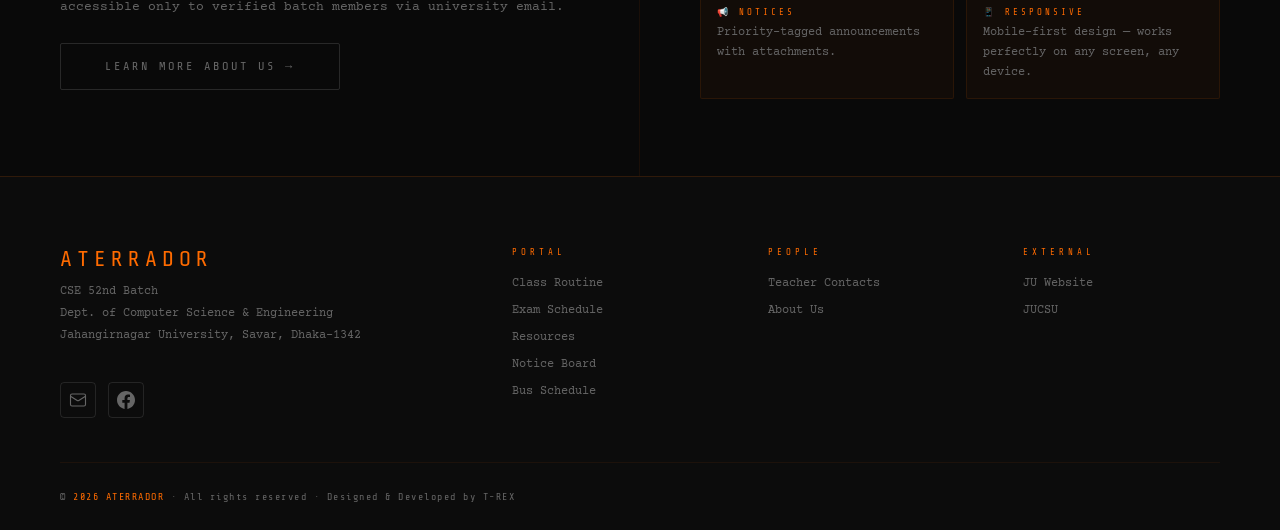
==== commit d660dd03: "Cleared Comment sections" ====
--- a/index.html
+++ b/index.html
@@ -28,7 +28,7 @@
      HEADER  
 ════════════════════════════════════ -->
     <header role="banner">
-      <!-- LEFT: JU Logo -->
+      <!-- JU Logo -->
       <a
         href="https://www.juniv.edu"
         target="_blank"
@@ -41,7 +41,7 @@
         <div class="ju-lbl"><strong>Jahangirnagar</strong>University</div>
       </a>
 
-      <!-- CENTER: Nav – no login -->
+      <!-- Nav -->
       <nav class="desk" aria-label="Primary navigation" id="desk-nav">
         <a href="index.html" class="cur" aria-current="page">Home</a>
         <a href="routine.html">Routine</a>
@@ -53,7 +53,7 @@
         <a href="about.html">About Us</a>
       </nav>
 
-      <!-- RIGHT: Batch Logo -->
+      <!-- Batch Logo -->
       <a href="index.html" class="hd-bt">
         <div class="bt-box">
           <img src="Images/aterrador_logo.svg" alt="CSE 52" />
@@ -61,7 +61,7 @@
         <div class="bt-lbl"><strong>ATERRADOR</strong>52nd Batch</div>
       </a>
 
-      <!-- Hamburger (mobile) -->
+      <!-- Hamburger -->
       <button
         class="burger"
         id="burger"
@@ -401,7 +401,7 @@
         </section>
       </div>
 
-      <!-- ── SPLIT: ABOUT + FEATURES ── -->
+      <!-- ── ABOUT + FEATURES ── -->
       <div class="split">
         <div class="sc">
           <div class="sc-tag">// About the Batch</div>
--- a/css/styles.css
+++ b/css/styles.css
@@ -88,7 +88,7 @@
 }
 
 /*===================================================
-  HEADER  –  JU logo LEFT | nav CENTER | batch logo RIGHT
+  HEADER 
 ===================================================*/
 header {
   position: fixed;
@@ -109,7 +109,7 @@
   transition: box-shadow 0.3s;
 }
 
-/* ── LEFT: JU ── */
+/* ── JU ── */
 .hd-ju {
   display: flex;
   align-items: center;
@@ -152,7 +152,7 @@
   font-size: 11px;
 }
 
-/* ── CENTER: nav ── */
+/* ── nav ── */
 nav.desk {
   display: flex;
   align-items: center;
@@ -188,7 +188,7 @@
   display: inline-block;
 }
 
-/* ── RIGHT: batch badge ── */
+/* ── batch badge ── */
 .hd-bt {
   display: flex;
   align-items: center;
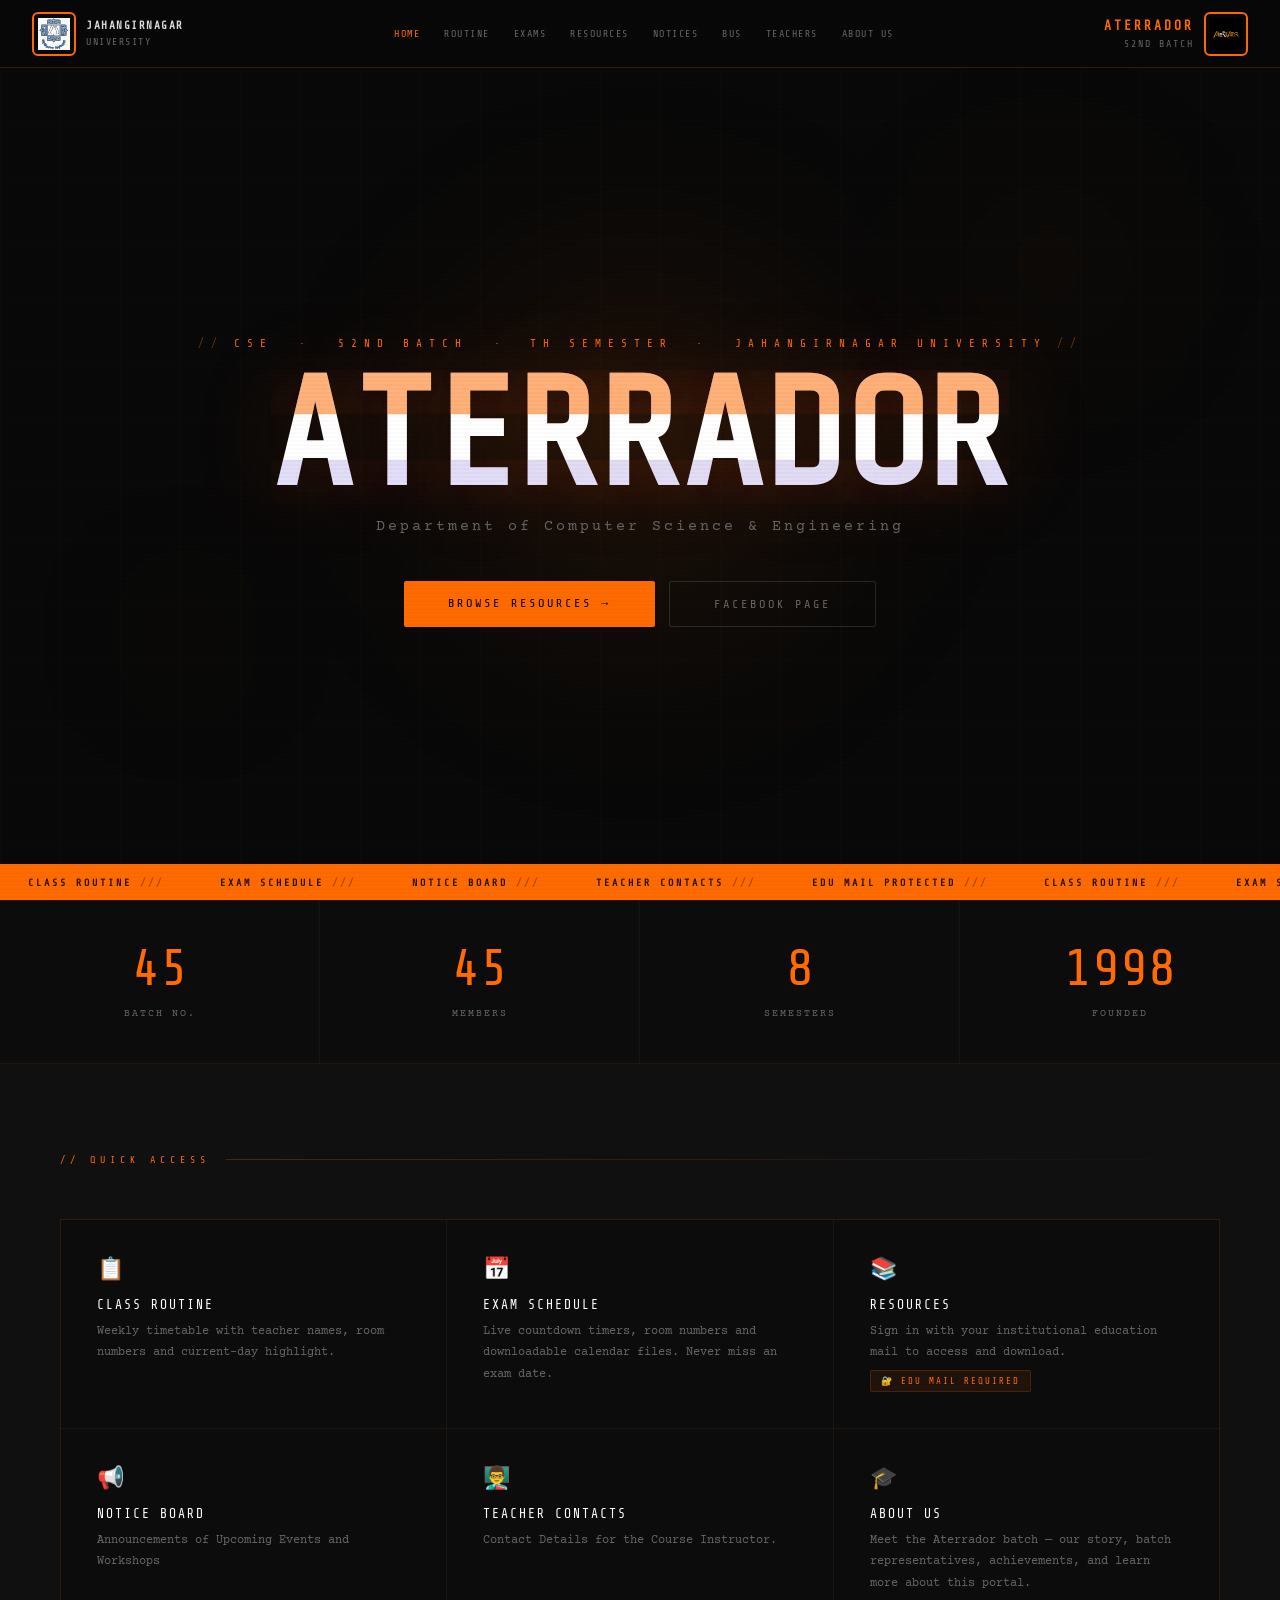
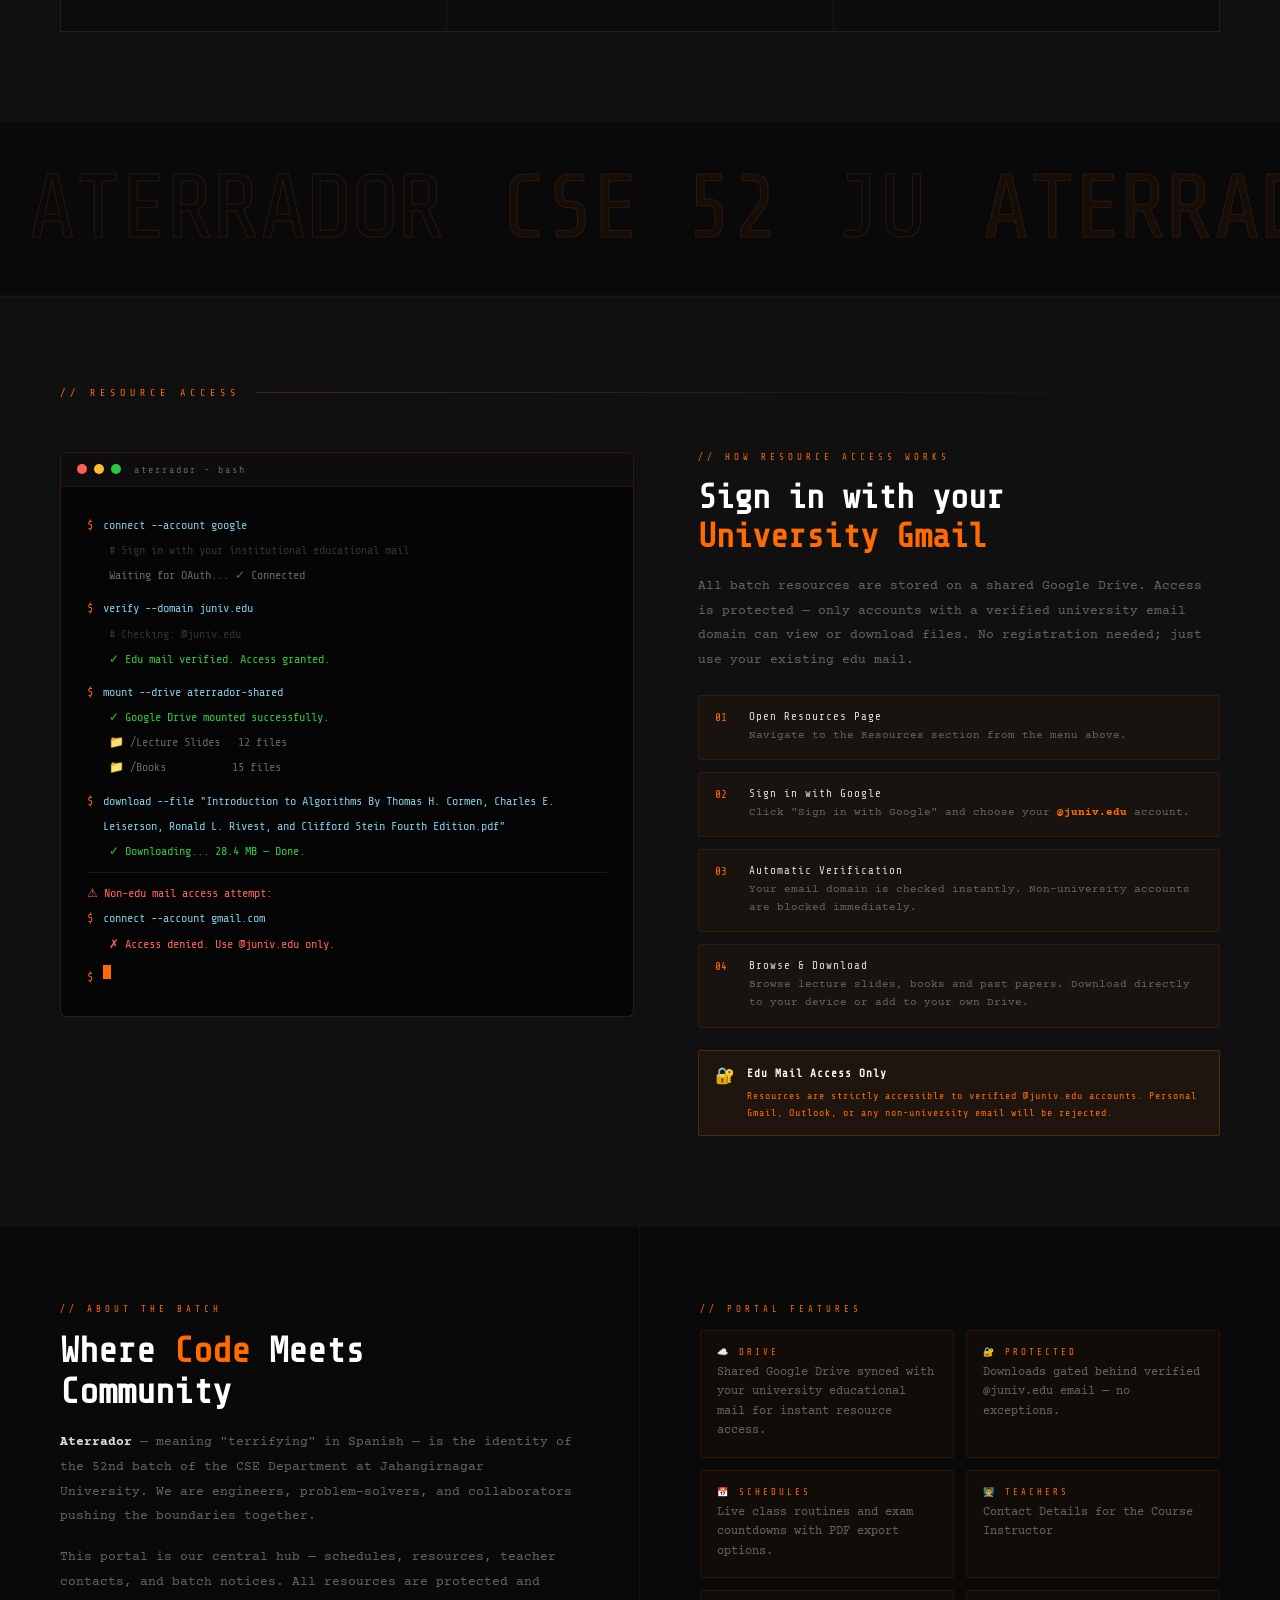
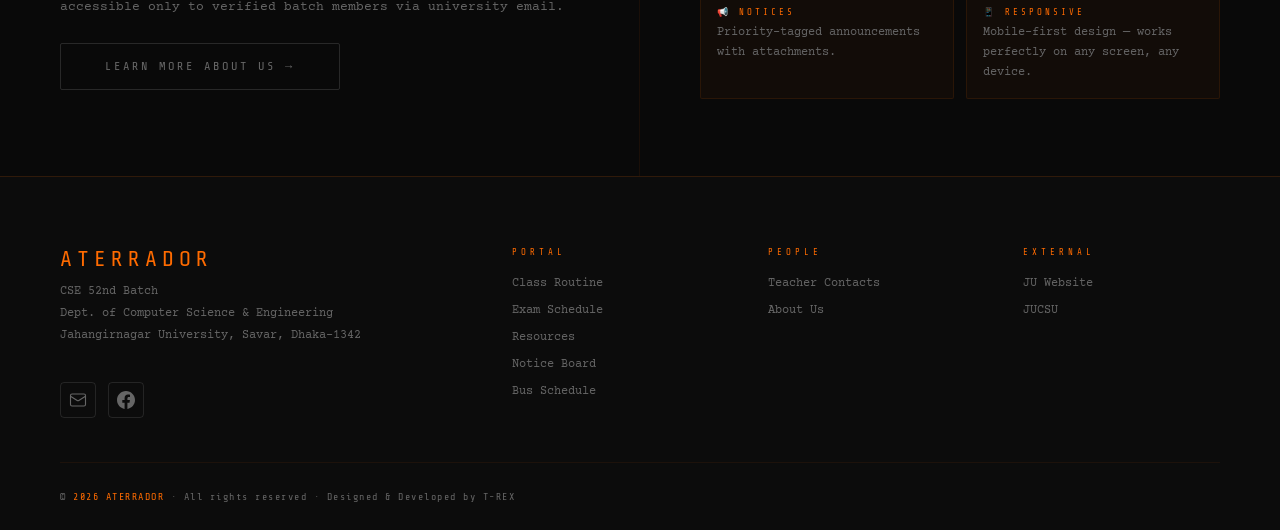
==== commit dafcf513: "Heda s" ====
--- a/index.html
+++ b/index.html
@@ -25,7 +25,7 @@
     <div class="grid-bg" aria-hidden="true"></div>
 
     <!-- ════════════════════════════════════
-     HEADER  
+     HEADER 
 ════════════════════════════════════ -->
     <header role="banner">
       <!-- JU Logo -->
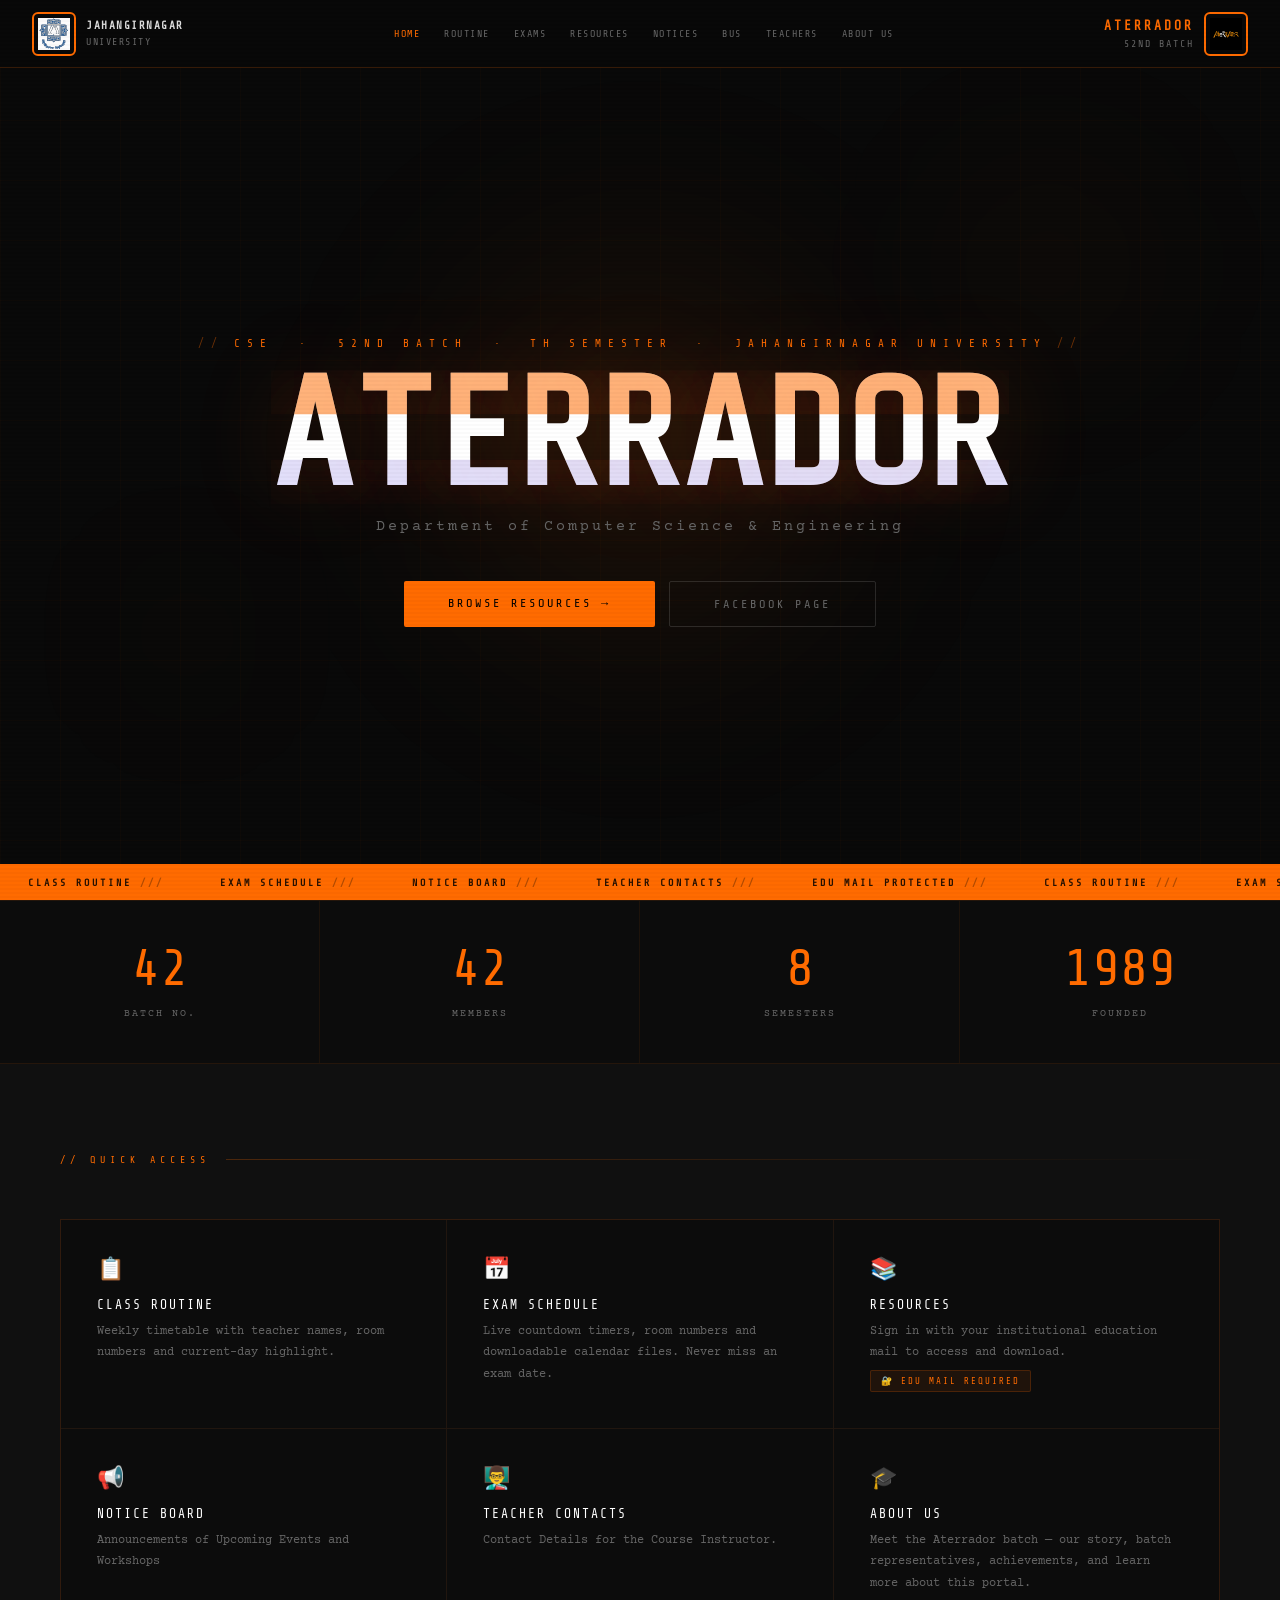
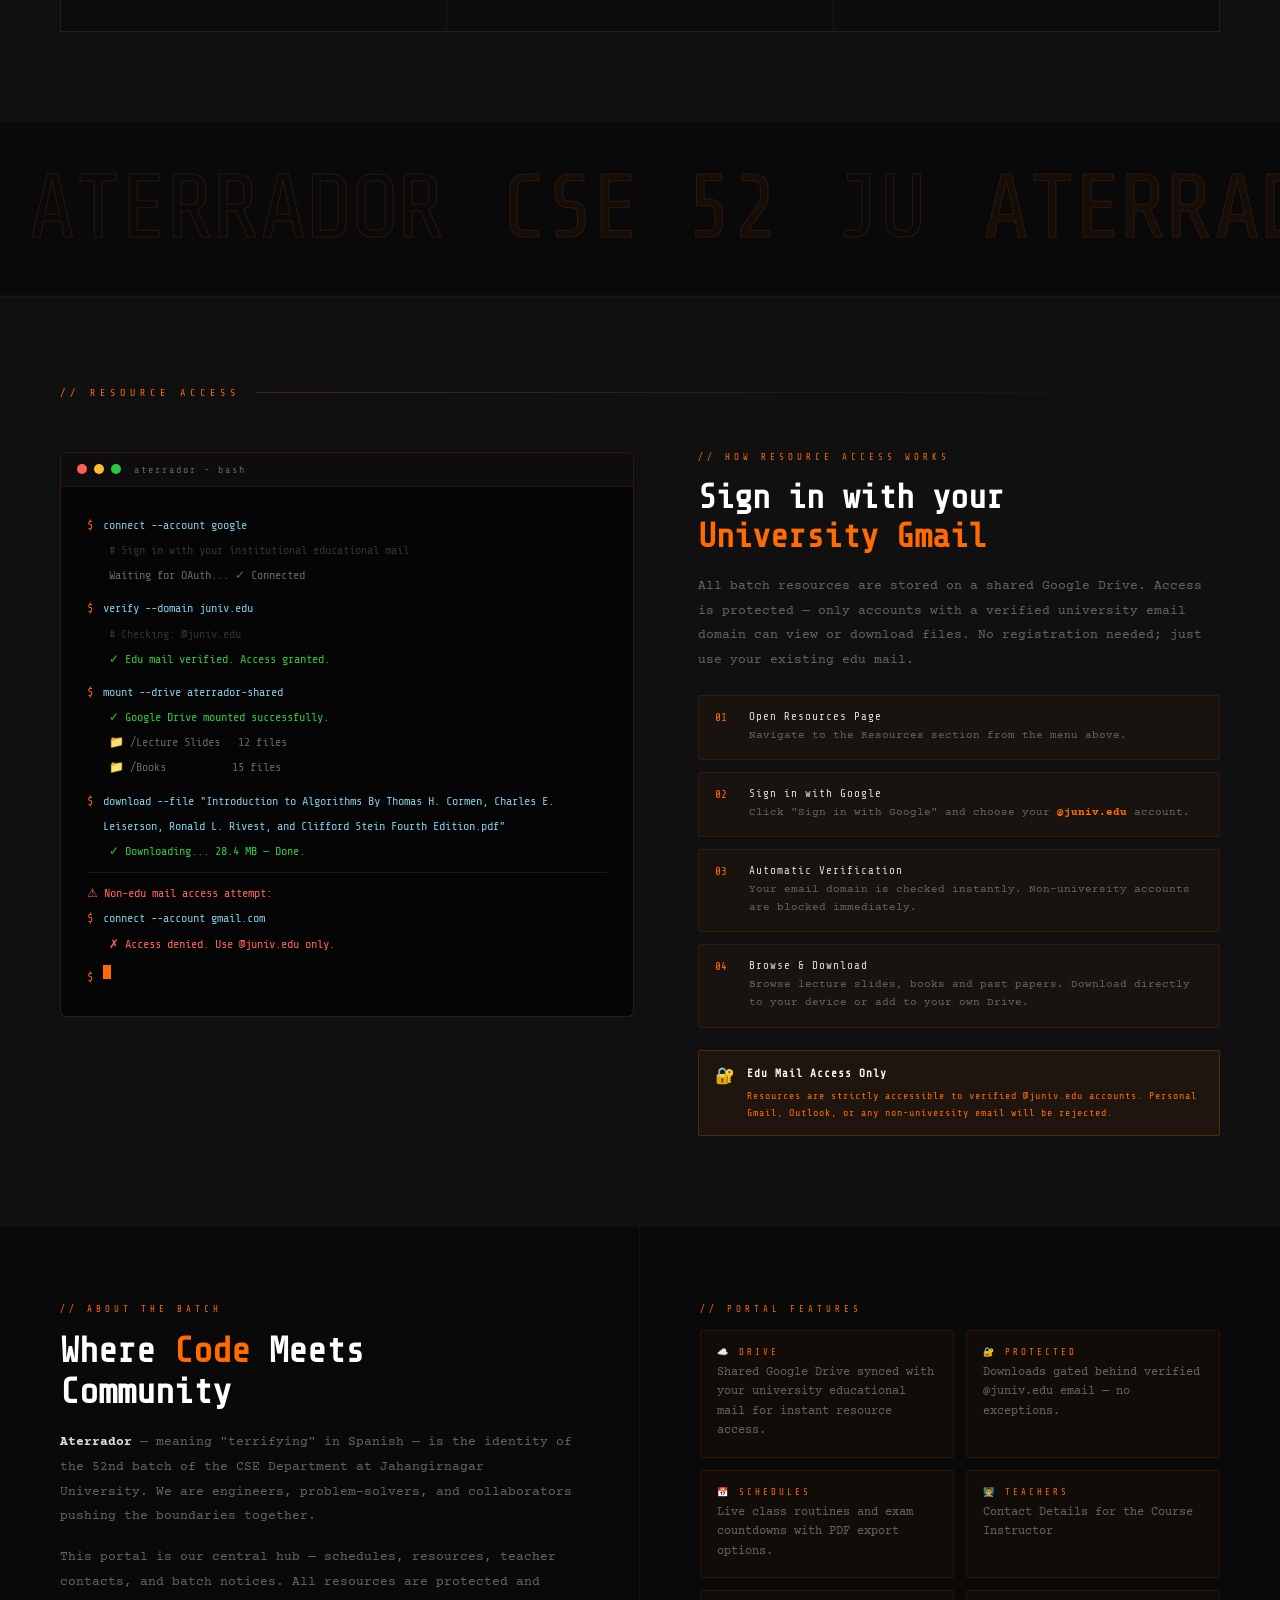
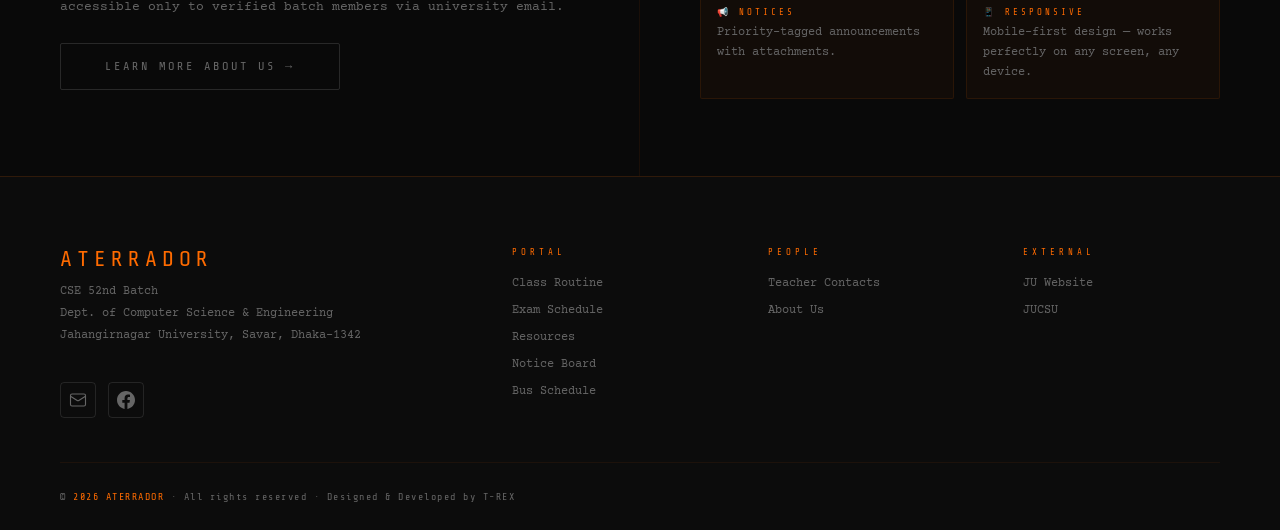
==== commit 20f09703: "Header edit" ====
--- a/index.html
+++ b/index.html
@@ -25,10 +25,9 @@
     <div class="grid-bg" aria-hidden="true"></div>
 
     <!-- ════════════════════════════════════
-     HEADER 
+     HEADER  
 ════════════════════════════════════ -->
     <header role="banner">
-      <!-- JU Logo -->
       <a
         href="https://www.juniv.edu"
         target="_blank"
@@ -41,8 +40,7 @@
         <div class="ju-lbl"><strong>Jahangirnagar</strong>University</div>
       </a>
 
-      <!-- Nav -->
-      <nav class="desk" aria-label="Primary navigation" id="desk-nav">
+      <nav class="desk" aria-label="Primary navigation">
         <a href="index.html" class="cur" aria-current="page">Home</a>
         <a href="routine.html">Routine</a>
         <a href="exam-schedule.html">Exams</a>
@@ -53,7 +51,6 @@
         <a href="about.html">About Us</a>
       </nav>
 
-      <!-- Batch Logo -->
       <a href="index.html" class="hd-bt">
         <div class="bt-box">
           <img src="Images/aterrador_logo.svg" alt="CSE 52" />
@@ -61,7 +58,6 @@
         <div class="bt-lbl"><strong>ATERRADOR</strong>52nd Batch</div>
       </a>
 
-      <!-- Hamburger -->
       <button
         class="burger"
         id="burger"
@@ -72,9 +68,8 @@
       </button>
     </header>
 
-    <!-- Mobile Nav -->
     <nav class="mob" id="mob-nav" aria-label="Mobile navigation">
-      <a href="index.html">Home</a>
+      <a href="index.html" class="cur" aria-current="page">Home</a>
       <a href="routine.html">Routine</a>
       <a href="exam-schedule.html">Exams</a>
       <a href="resources.html">Resources</a>
@@ -83,7 +78,6 @@
       <a href="teachers.html">Teachers</a>
       <a href="about.html">About Us</a>
     </nav>
-
     <!-- ════════════════════════════════════
      MAIN
 ════════════════════════════════════ -->
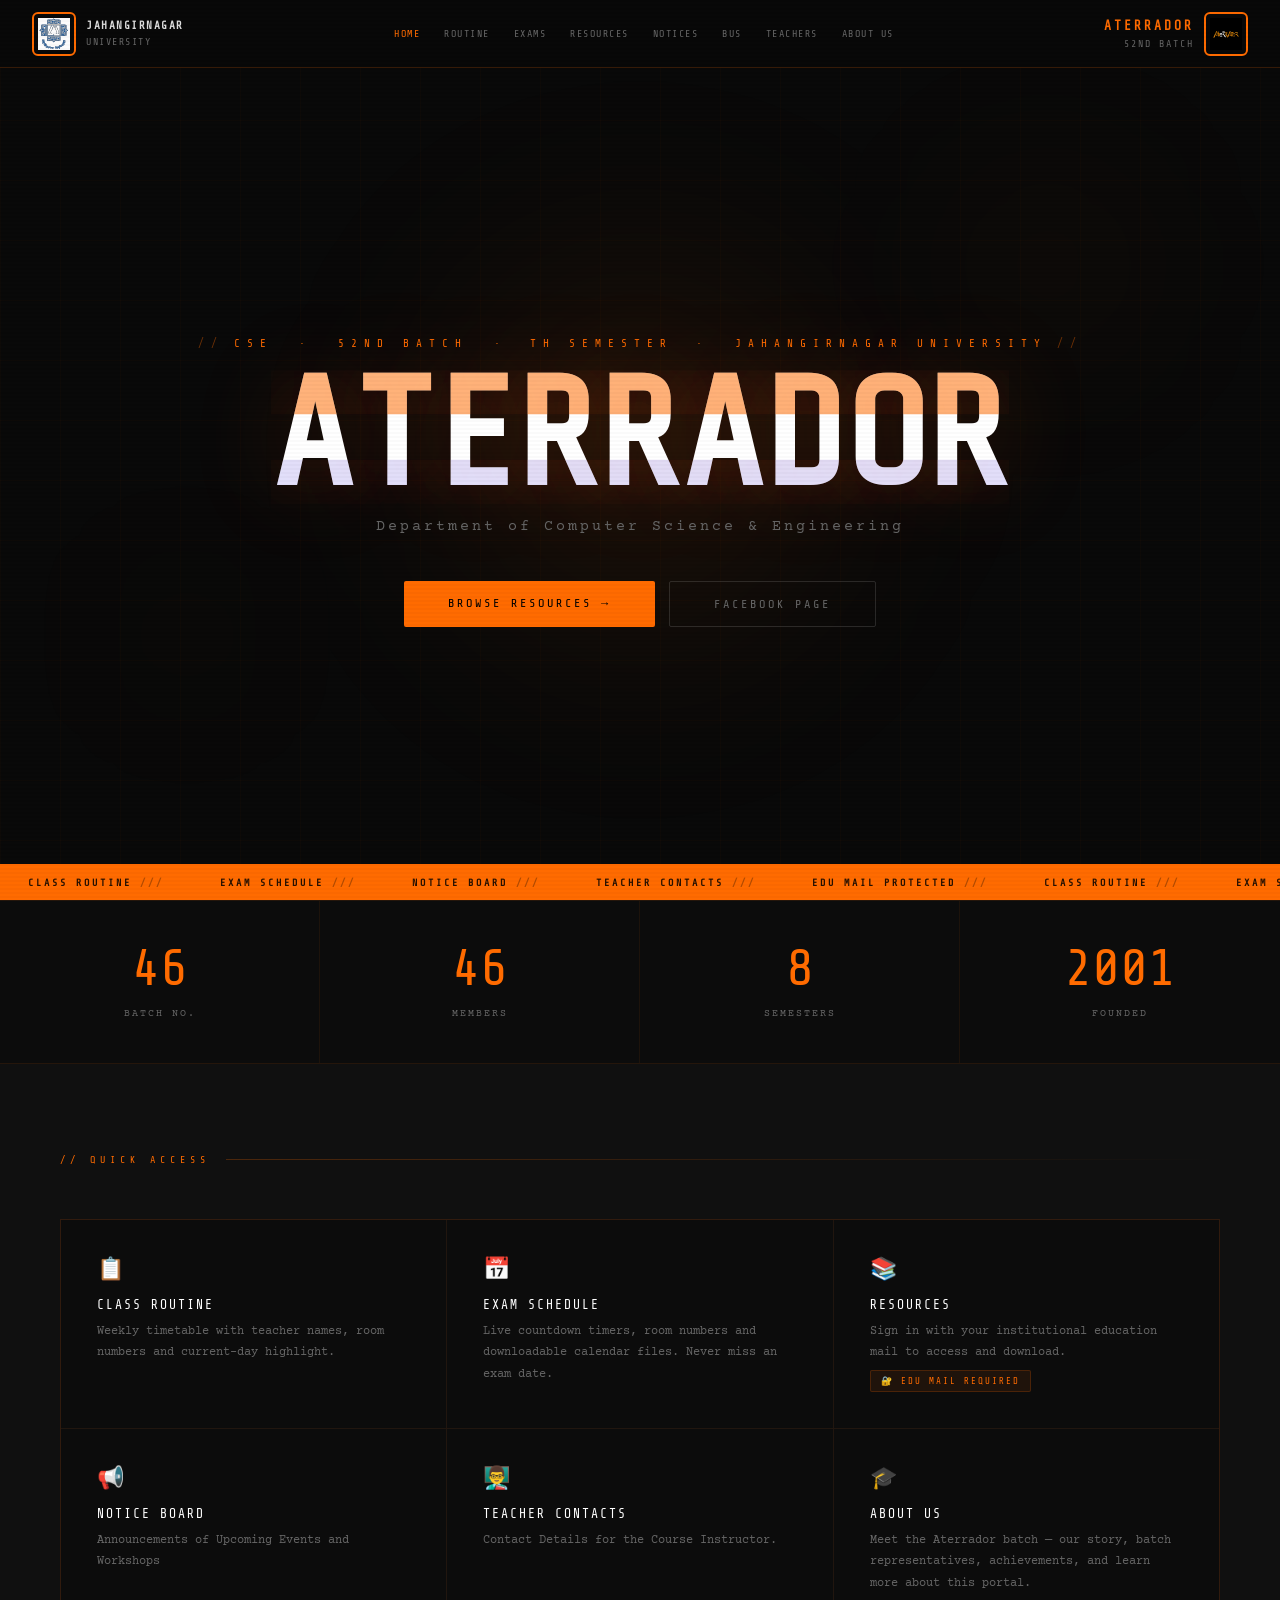
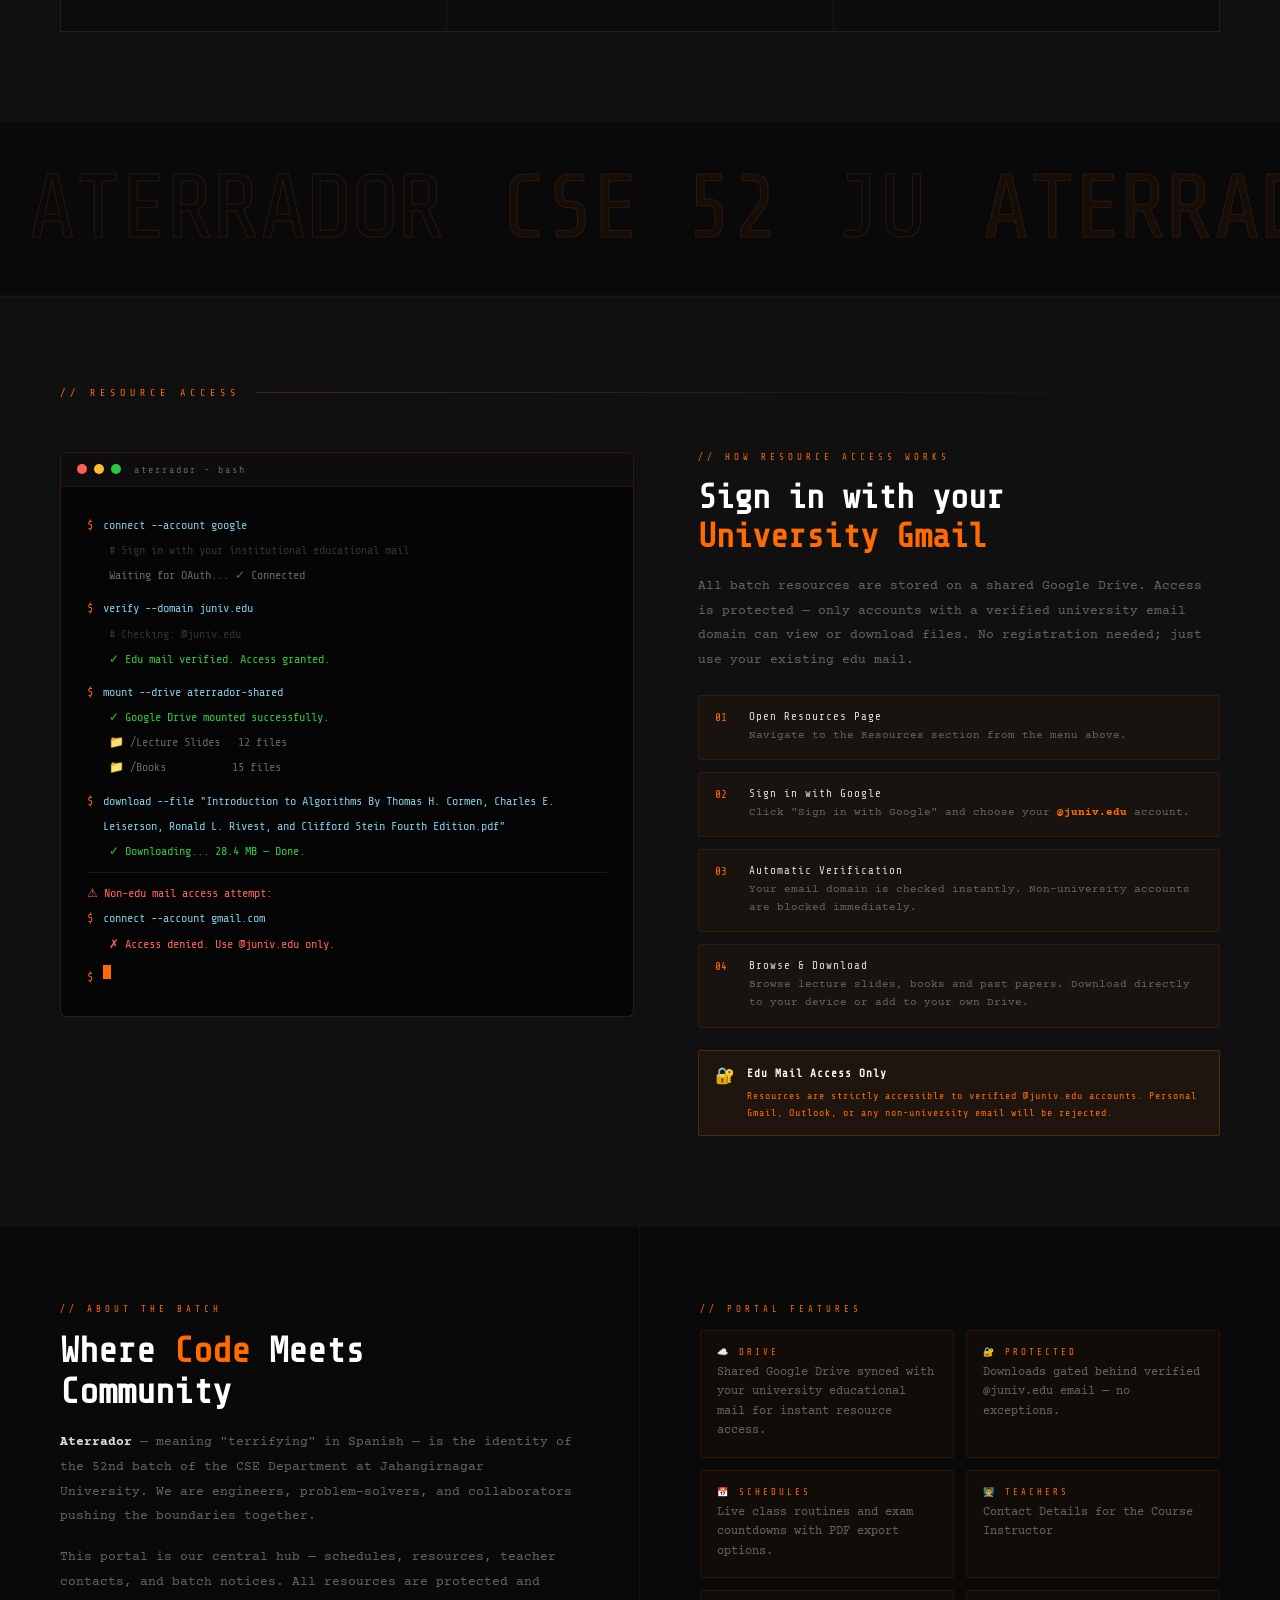
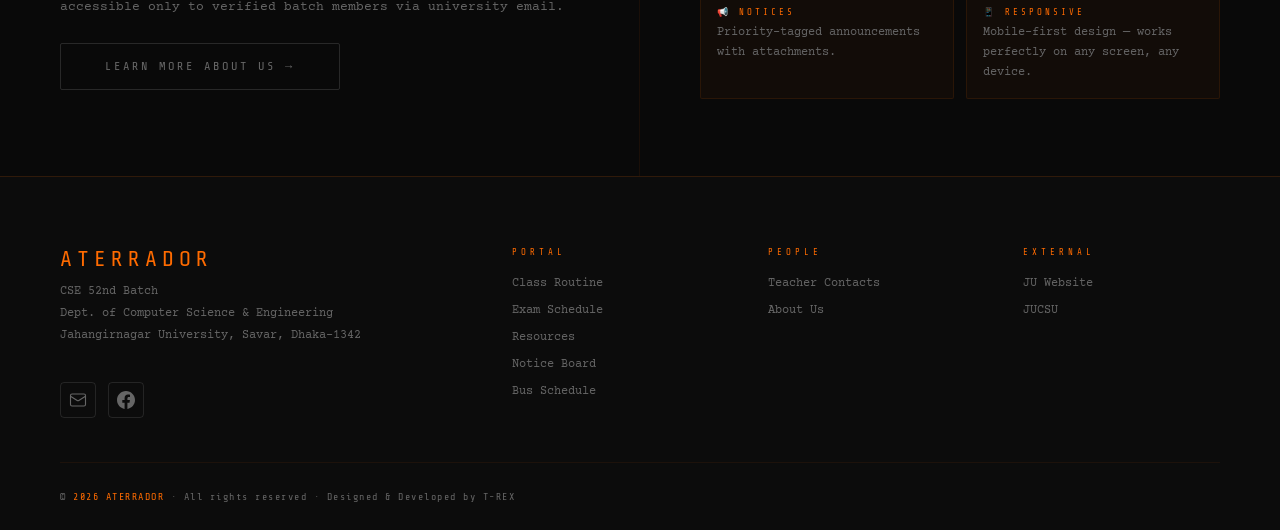
==== commit 8606e835: "Merge branch 'main' of github.com:aterrador32/webron" ====
--- a/index.html
+++ b/index.html
@@ -25,7 +25,7 @@
     <div class="grid-bg" aria-hidden="true"></div>
 
     <!-- ════════════════════════════════════
-     HEADER  
+     HEADER 
 ════════════════════════════════════ -->
     <header role="banner">
       <a
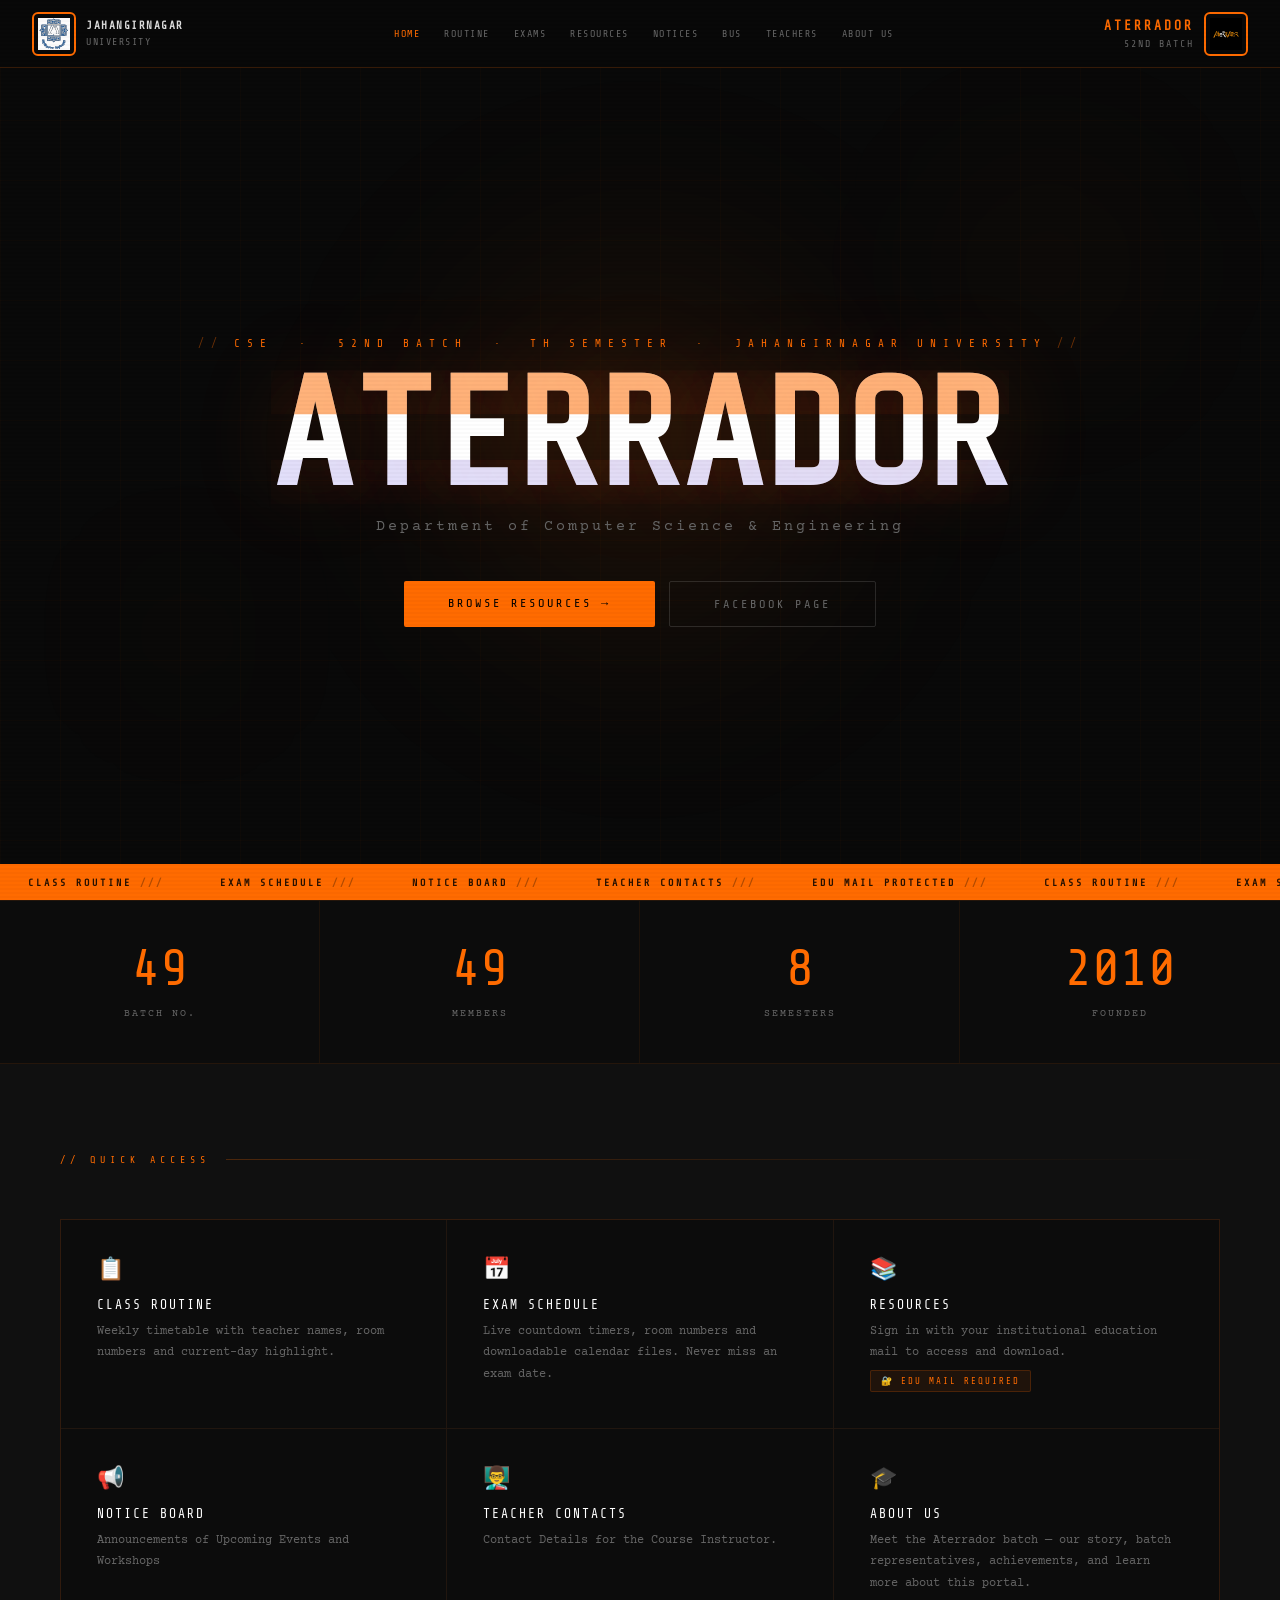
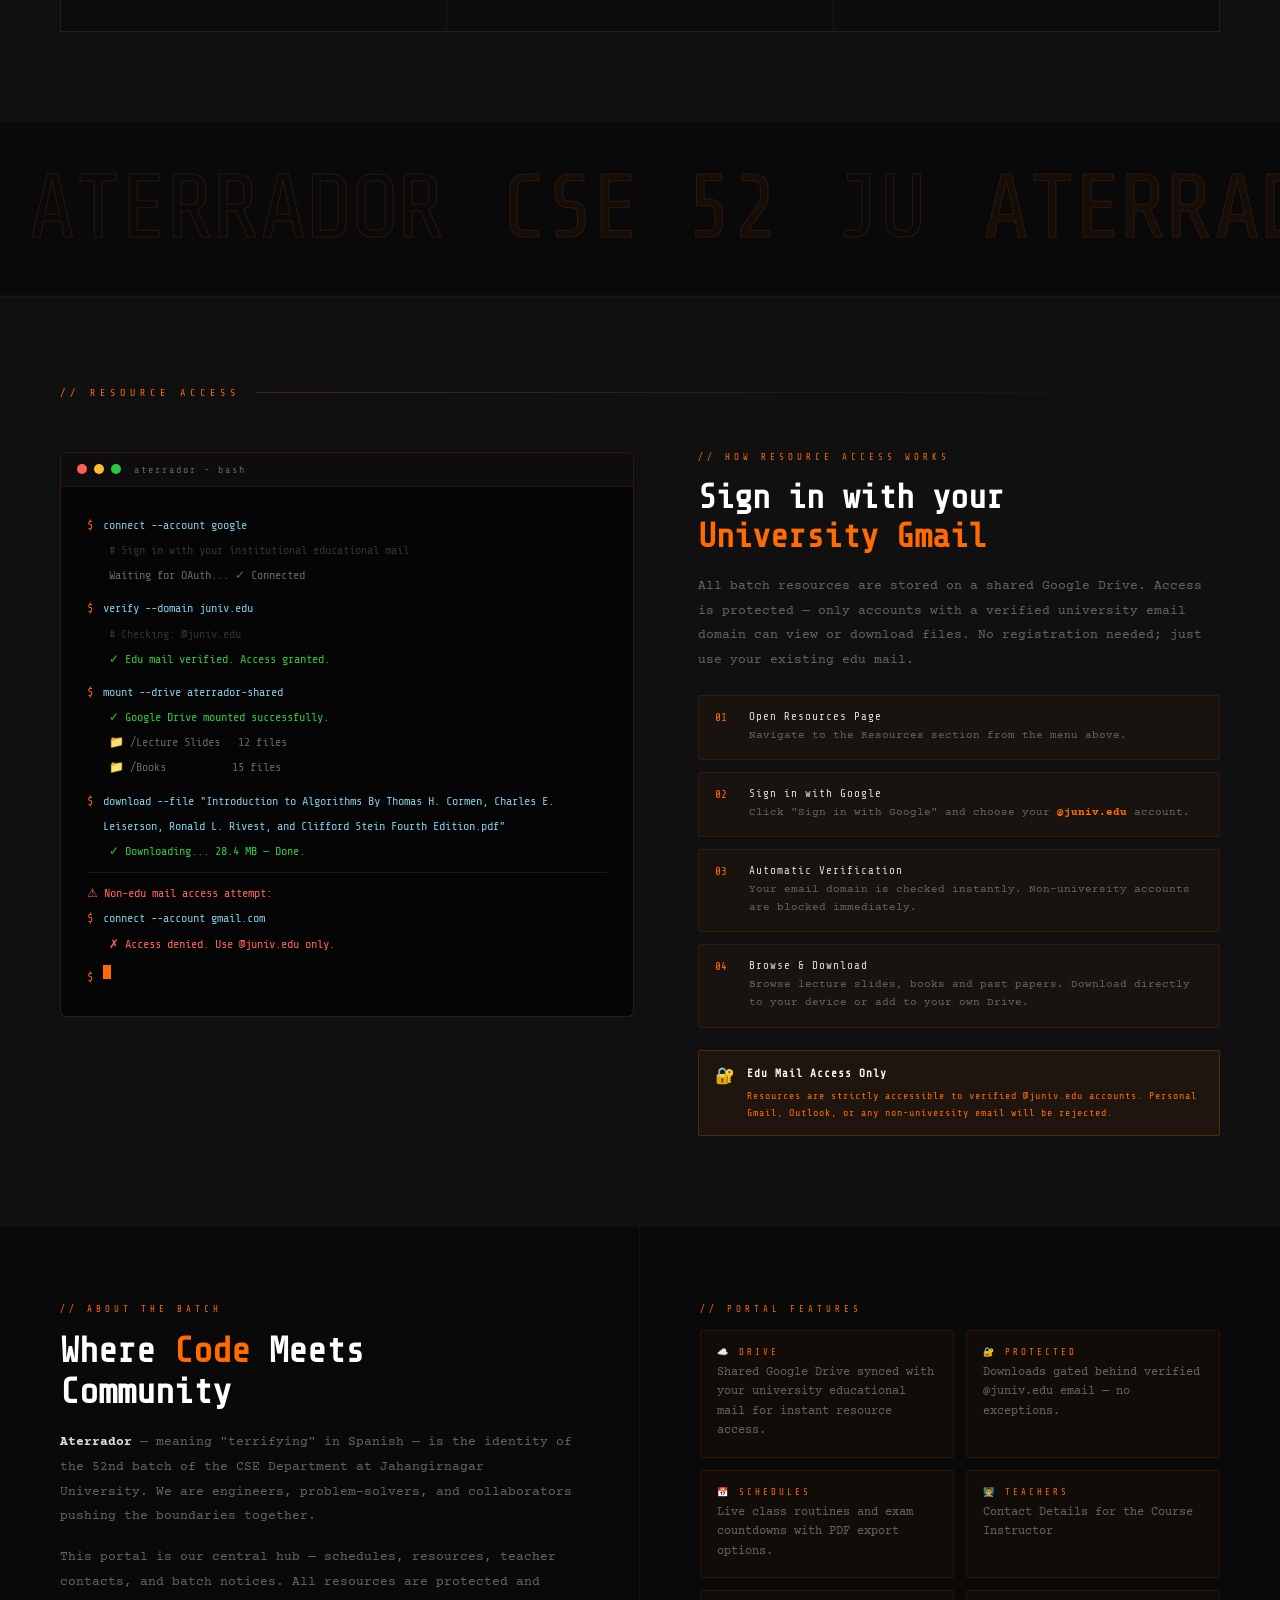
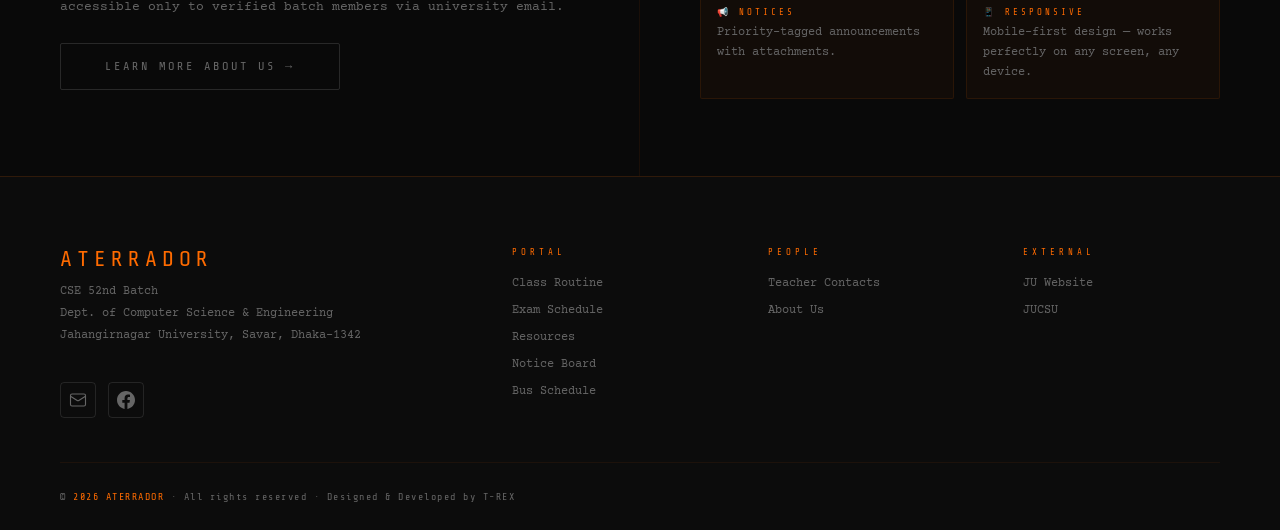
==== commit dc6a38b7: "For SEO" ====
--- a/index.html
+++ b/index.html
@@ -6,7 +6,12 @@
     <meta http-equiv="X-UA-Compatible" content="IE=edge" />
     <meta
       name="description"
-      content="Official portal for CSE 52nd Batch (Aterrador), Jahangirnagar University." />
+      content="ATERRADOR — CSE 52nd Batch portal, Jahangirnagar University. Class routine, exam schedule, notices, resources and more." />
+    <meta property="og:title" content="ATERRADOR — CSE 52nd Batch" />
+    <meta
+      property="og:description"
+      content="Official batch portal for CSE 52nd Batch, Jahangirnagar University." />
+    <meta property="og:url" content="https://aterrador32.vercel.app" />
     <meta http-equiv="X-Content-Type-Options" content="nosniff" />
     <meta
       http-equiv="Referrer-Policy"
